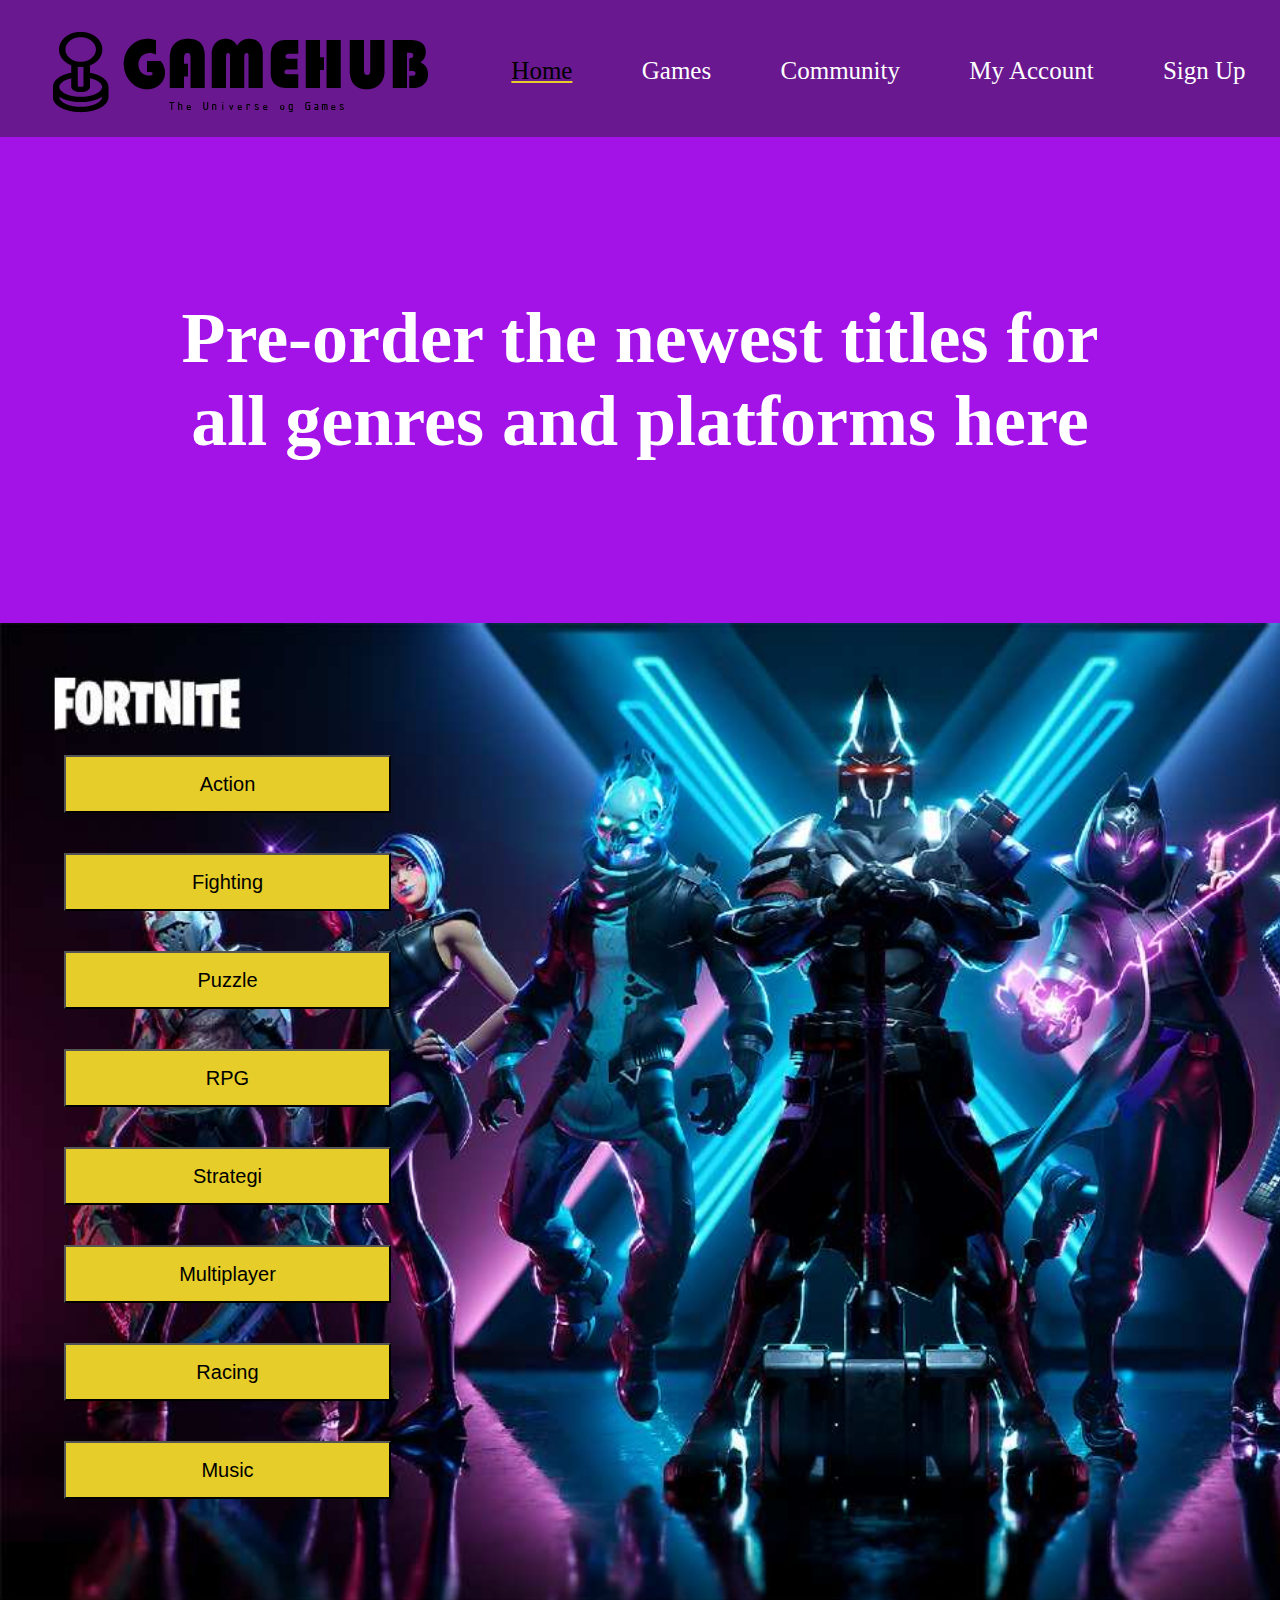
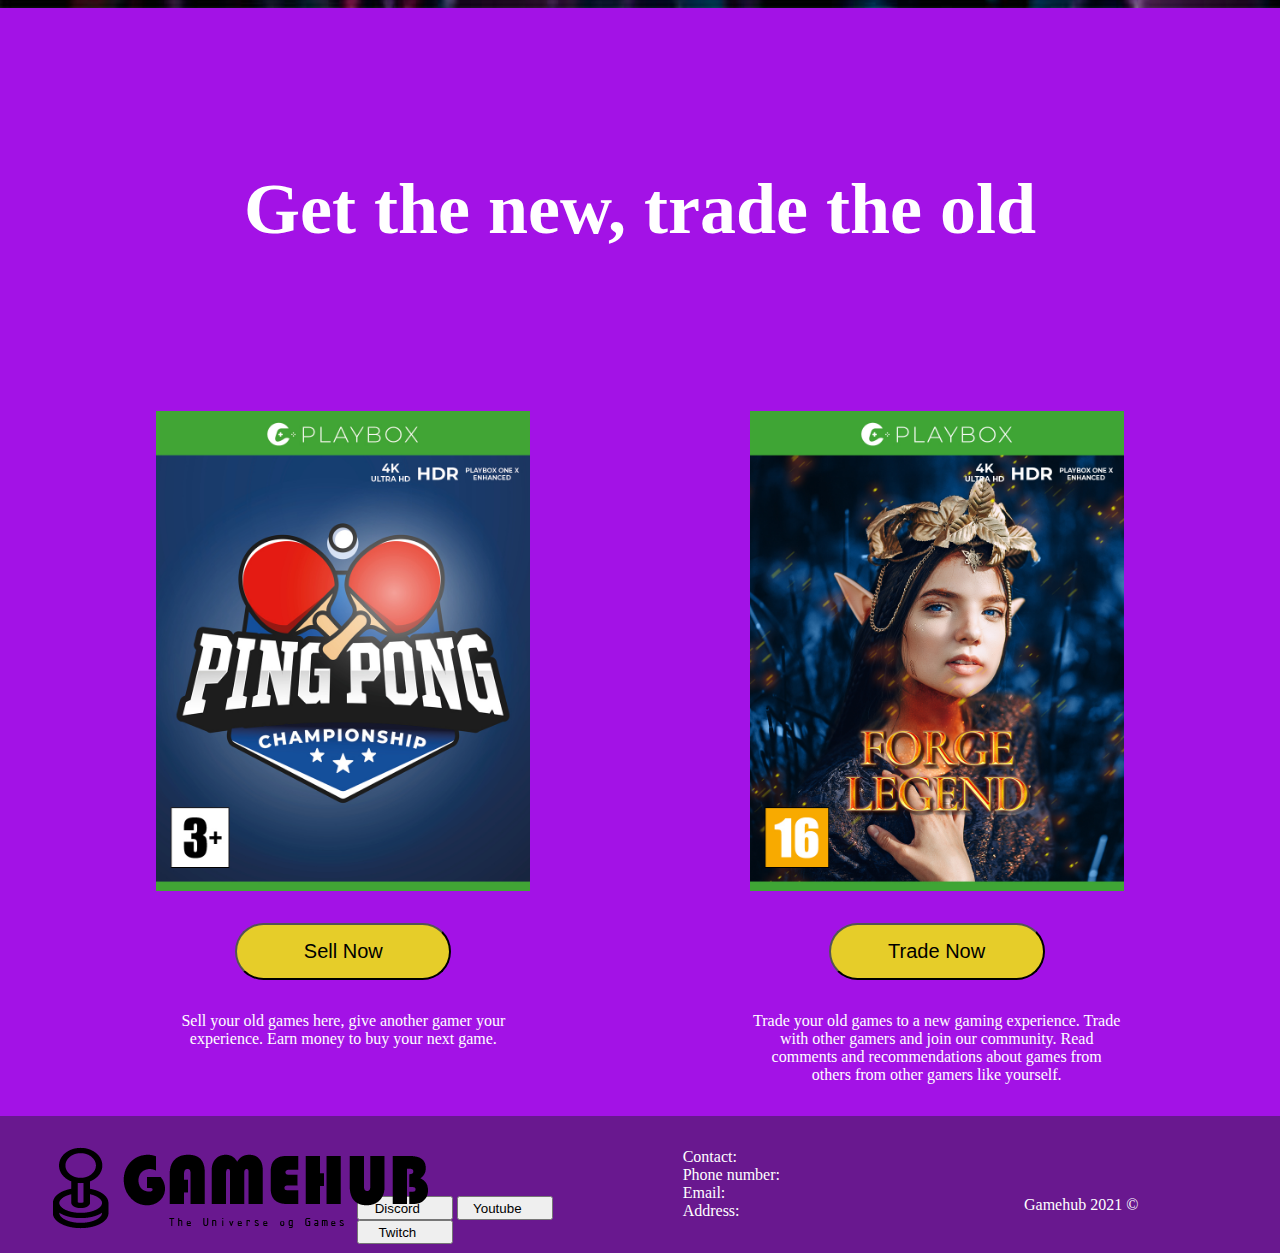
==== index.html @ a90ca1dd "test" ====
<!DOCTYPE html>
<html lang="en">
<head>
    <meta charset="UTF-8">
    <meta http-equiv="X-UA-Compatible" content="IE=edge">
    <meta name="viewport" content="width=device-width, initial-scale=1.0">
    <link rel="stylesheet" href="css/style.css">
    <link rel="stylesheet" href="https://use.fontawesome.com/releases/v5.15.4/css/all.css" integrity="sha384-DyZ88mC6Up2uqS4h/KRgHuoeGwBcD4Ng9SiP4dIRy0EXTlnuz47vAwmeGwVChigm" crossorigin="anonymous">
    <title>Gamehub</title>
</head>
<body>
    <header>
        <nav class="main-navigation">
            <a class="desktop-logo" href="index.html"><img src="img/gamehub_logo.png" alt="gamehub_logo"></a>
            <a class="mobile-logo" href="index.html"><img src="img/gamehub_logo_mobile.png" alt="gamehub_logo_mobilr"></a>
            <ul class="navigation">
                <li><a class="current" href="index.html">Home</a></li>
                <li><a href="games.html">Games</a></li>
                <li><a href="community.html">Community</a></li>
                <li><a href="my-account.html">My Account</a></li>
                <li><a href="sign-up.html">Sign Up</a></li>
            </ul>
        </nav>
    </header>
    <main>
        <section class="header">
            <h2>Pre-order the newest titles for all genres and platforms here</h2>
        </section>
        <section class="showcase">
            <div class="fortnite">
            <nav>
                <ol class="catagory">
                    <li><button class="catagory-btn">Action</button></li>
                    <li><button class="catagory-btn">Fighting</button></li>
                    <li><button class="catagory-btn">Puzzle</button></li>
                    <li><button class="catagory-btn">RPG</button></li>
                    <li><button class="catagory-btn">Strategi</button></li>
                    <li><button class="catagory-btn">Multiplayer</button></li>
                    <li><button class="catagory-btn">Racing</button></li>
                    <li><button class="catagory-btn">Music</button></li>
                </ol>
            </div>
            </nav>
        </section>
        <section class="selection">
            <button class="order-btn">Selection</button>
        </section>
        <section class="preview-box">
            <h2>Get the new, trade the old</h2>
            <div class="preview">
                <div>
                    <img src="img/GameHub_covers.jpg" alt="game-picture">   
                    <button class="order-btn">Sell Now</button>
                    <p>Sell your old games here, 
                    give another gamer your experience.
                    Earn money to buy your next game.</p>
                </div>
                <div>
                    <img src="img/GameHub_covers10.jpg" alt="game-picture">
                    <button class="order-btn">Trade Now</button>
                    <p>Trade your old games to a new gaming experience.
                    Trade with other gamers and join our community.
                    Read comments and recommendations about games from 
                    others from other gamers like yourself.</p>
                </div> 
            </div>
        </section>
    </main>
        <footer>
                <div class="social">
                    <button class="social-btn">Discord<i class="fab fa-discord"></i></button>
                    <button class="social-btn">Youtube<i class="fab fa-youtube"></i></button>
                    <button class="social-btn">Twitch<i class="fab fa-twitch"></i></button>
                </div>
                <div class="copy">
                    <p>Gamehub 2021 &copy;</p>
                </div>
                <div class="contact">
                    <p>Contact:</p>
                    <p>Phone number:</p>
                    <p>Email:</p>
                    <p>Address:</p>
                </div>
                <div>
                    <a class="desktop-logo" href="index.html"><img src="img/gamehub_logo.png" alt="gamehub_logo"></a>
                    <a class="mobile-logo" href="index.html"><img src="img/gamehub_logo_mobile.png" alt="gamehub_logo_mobile"></a>
                </div>
                <div class="mobile">
                    <ul class="nav-icons">
                        <li><i class="fas fa-bars"></i></li>
                        <li><i class="fas fa-shopping-cart"></i></li>
                        <li><i class="fas fa-search"></i></li>
                    </ul>
                </div>
                <div></div>
        </footer> 
</body>
</html>
---- css/style.css ----
* {
    box-sizing: border-box;
    margin: 0;
    padding: 0;
}

:root {
    --primarycolor: #69188f;
    --secondary: #a312e6;
    --yellow: #e6cd29;
}

/*GLOBAL*/
body {
    background-color: var(--secondary);
}

img {
    display: block;
}

h2 {
    font-size: 72px;
    text-align: center;
    color: #fff;
    margin: 10rem;
}

p {
    color: #fff;
}

.selection {
    display: none;
}

.order-btn {
    background-color: var(--yellow);
    font-size: 20px;
    border-radius: 30px;
    height: 57px;
    width: 216px;
    align-items: center;
}

.order-btn:hover {
    cursor: pointer;
}

.current {
    color: black;
    text-decoration: underline;
    text-decoration-color: var(--yellow);
}

/*HOME-PAGE*/

/*NAVIGATION*/
header {
    background-color: var(--primarycolor);
}

.mobile-logo {
    display: none;
}

.desktop-logo {
    max-width: 100%;
    height: auto;
    display: flex;
}

.main-navigation {
    display: flex;
}

.navigation {
    display: flex;
    justify-content: space-evenly;
    align-items: center;  
}

.nav-icons {
    display: none;
}

ul {
    flex-grow: 1;
    display: flex;
    list-style: none;
}

li {
    color: #fff;
    font-size: 30px;
}

a {
    font-size: 25px;
    text-align: center;
    text-decoration: none;
    padding: 10px;
    margin-left: 1em;
    color: #fff;
}

a:hover {
    text-decoration: underline;
    text-decoration-color: var(--yellow);
    color: #000;
    cursor: pointer;
}

/*SHOWCASE*/
.showcase {
    display: flex;
    position: relative;
}

.fortnite {
    background-image: url(../img/fortnite.jpg);
    background-repeat: no-repeat;
    background-size: cover;
    height: 985px;
    width: 100%;
}

.catagory {
    list-style: none;
    margin: 7rem 0 0 4rem;
}

.catagory-btn {
    background-color: var(--yellow);
    font-size: 20px;
    margin: 20px 0;
    height: 58px;
    width: 327px;
}

.catagory-btn:hover {
    cursor: pointer;
}

/*PREVIEW*/
.preview {
    display: flex;
    justify-content: space-evenly;
}

.preview > div {
    width: 500px;
}

.preview img {
    margin: auto;
    height: 30rem;
}

.preview button {
    display: block;
    margin: 2rem auto;
}

.preview p {
    text-align: center;
    margin: 2rem 4rem;
}

/*FOOTER*/
footer {
    background-color: var(--primarycolor);
    display: grid;
    justify-content: space-between;
    grid-template-columns: 20% 20% 20% 20%;
    grid-template-rows: auto;
    grid-template-areas: "logo social contact copy";
}

.logo {
    grid-area: logo;
}

.copy {
    grid-area: copy;
    margin-top: 5rem;
}

.social {
    grid-area: social;
    margin: 5rem 0 0 1rem;
}

.contact {
    grid-area: contact;
    margin-top: 2rem;
}

.social-btn {
    height: 1.5rem;
    width: 6rem;
}

.fab {
    margin-left: 1rem;
}

/*MEDIA*/
@media only screen and (max-width: 600px) {
    h2 {
        font-size: 20px;
        margin: 2rem;
    }

    .desktop-logo {
        display: none;
    }

    .showcase {
        display: none;
    }

    .selection > button {
        display: block;
        margin: 0 auto;
        align-items: center;
    }

    .navigation {
        display: none;
    }

    .preview {
        display: flex;
        flex-direction: column;
        margin: 0 auto;
    }

    .preview img {
        display: block;
        height: 20rem;
    }

    .nav-icons {
        display: flex;
        justify-content: space-around;
    }

    footer {
        display: block;
    }

    .mobile-logo {
        width: 70vw;
        display: flex;
        flex-direction: column;
        text-align: center;
        margin: 0 auto;
    }

    .contact {
        display: none;
    }

    .copy {
        display: none;
    }

    .social-btn {
        display: none;
    }
}
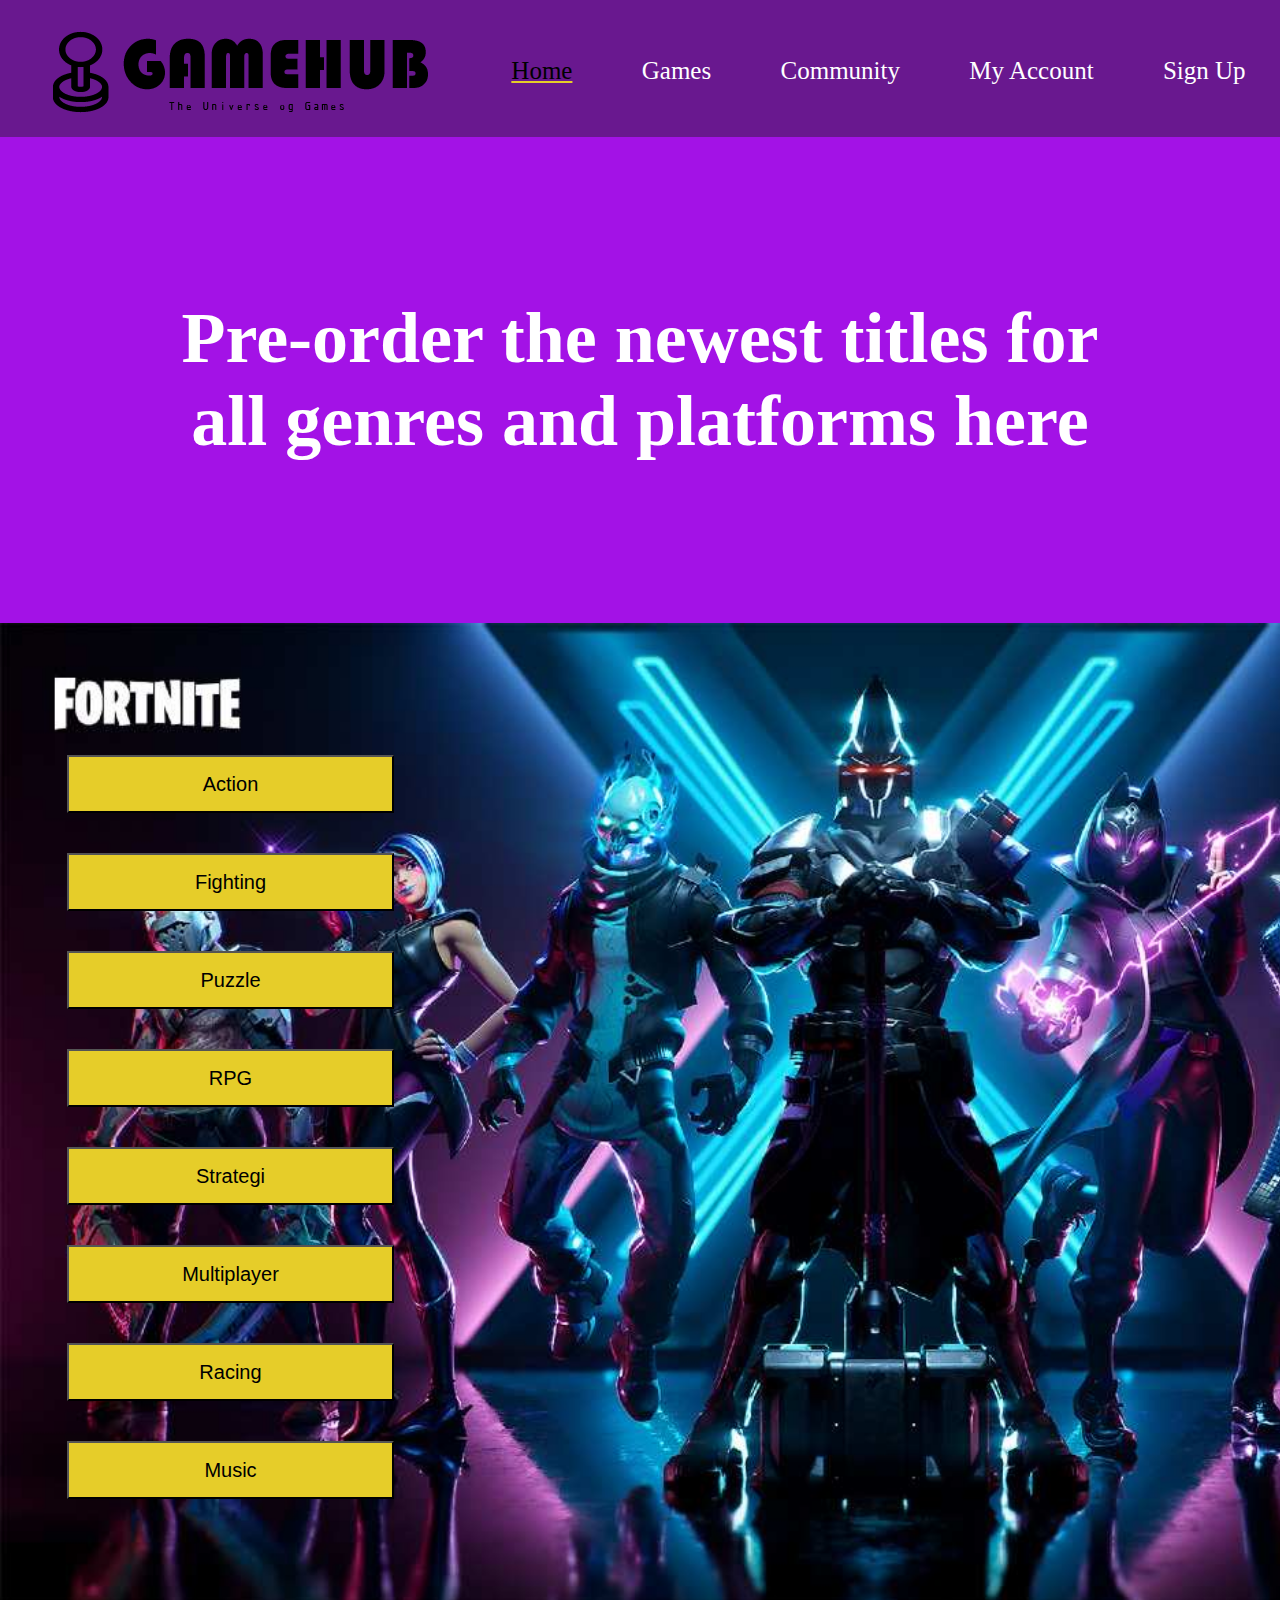
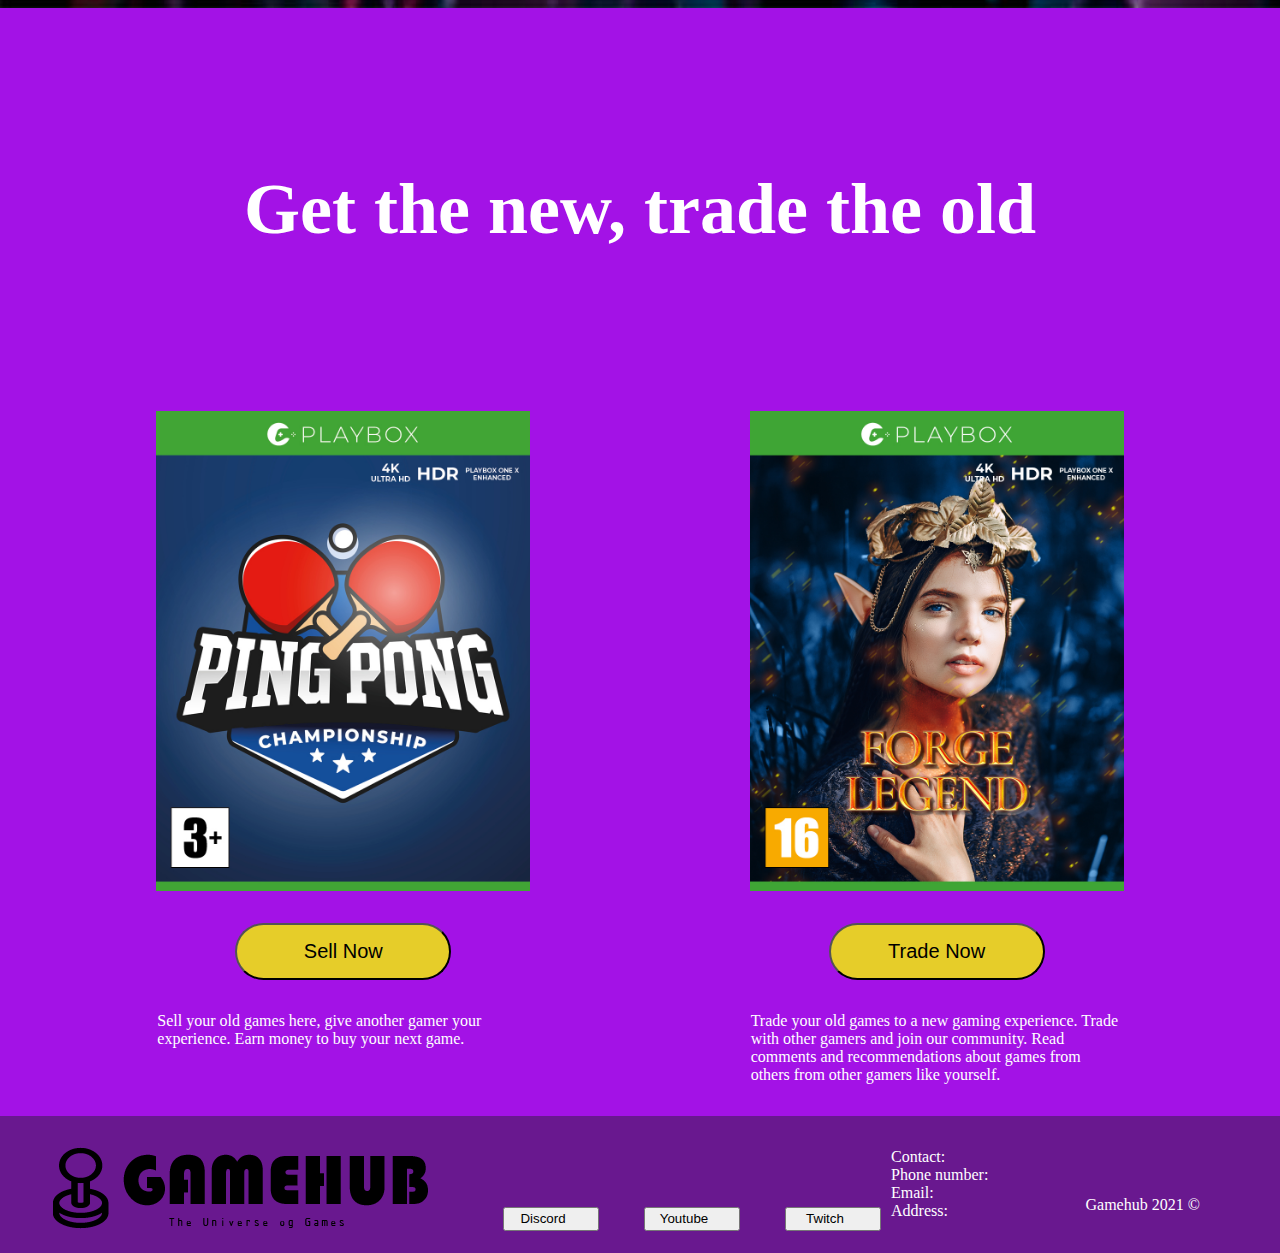
==== commit cb69e1c3: "new page" ====
--- a/index.html
+++ b/index.html
@@ -12,7 +12,7 @@
     <header>
         <nav class="main-navigation">
             <a class="desktop-logo" href="index.html"><img src="img/gamehub_logo.png" alt="gamehub_logo"></a>
-            <a class="mobile-logo" href="index.html"><img src="img/gamehub_logo_mobile.png" alt="gamehub_logo_mobilr"></a>
+            <a class="mobile-logo" href="index.html"><img src="img/gamehub_logo_mobile.png" alt="gamehub_logo_mobile"></a>
             <ul class="navigation">
                 <li><a class="current" href="index.html">Home</a></li>
                 <li><a href="games.html">Games</a></li>
@@ -30,14 +30,14 @@
             <div class="fortnite">
             <nav>
                 <ol class="catagory">
-                    <li><button class="catagory-btn">Action</button></li>
-                    <li><button class="catagory-btn">Fighting</button></li>
-                    <li><button class="catagory-btn">Puzzle</button></li>
-                    <li><button class="catagory-btn">RPG</button></li>
-                    <li><button class="catagory-btn">Strategi</button></li>
-                    <li><button class="catagory-btn">Multiplayer</button></li>
-                    <li><button class="catagory-btn">Racing</button></li>
-                    <li><button class="catagory-btn">Music</button></li>
+                    <li><a href="#"><button class="catagory-btn">Action</button></a></li>
+                    <li><a href="#"><button class="catagory-btn">Fighting</button></a></li>
+                    <li><a href="#"><button class="catagory-btn">Puzzle</button></a></li>
+                    <li><a href="#"><button class="catagory-btn">RPG</button></a></li>
+                    <li><a href="#"><button class="catagory-btn">Strategi</button></a></li>
+                    <li><a href="#"><button class="catagory-btn">Multiplayer</button></a></li>
+                    <li><a href="#"><button class="catagory-btn">Racing</button></a></li>
+                    <li><a href="#"><button class="catagory-btn">Music</button></a></li>
                 </ol>
             </div>
             </nav>
@@ -68,9 +68,11 @@
     </main>
         <footer>
                 <div class="social">
-                    <button class="social-btn">Discord<i class="fab fa-discord"></i></button>
-                    <button class="social-btn">Youtube<i class="fab fa-youtube"></i></button>
-                    <button class="social-btn">Twitch<i class="fab fa-twitch"></i></button>
+                    <ul>
+                        <li><a href="#"><button class="social-btn">Discord<i class="fab fa-discord"></i></button></a></li>
+                        <li><a href="#"><button class="social-btn">Youtube<i class="fab fa-youtube"></i></button></a></li>
+                        <li><a href="#"><button class="social-btn">Twitch<i class="fab fa-twitch"></i></button></a></li>
+                    </ul>
                 </div>
                 <div class="copy">
                     <p>Gamehub 2021 &copy;</p>
@@ -92,7 +94,6 @@
                         <li><i class="fas fa-search"></i></li>
                     </ul>
                 </div>
-                <div></div>
         </footer> 
 </body>
 </html>--- a/css/style.css
+++ b/css/style.css
@@ -68,6 +68,7 @@
     max-width: 100%;
     height: auto;
     display: flex;
+    flex-wrap: wrap;
 }
 
 .main-navigation {
@@ -76,6 +77,7 @@
 
 .navigation {
     display: flex;
+    flex-wrap: wrap;
     justify-content: space-evenly;
     align-items: center;  
 }
@@ -127,7 +129,7 @@
 
 .catagory {
     list-style: none;
-    margin: 7rem 0 0 4rem;
+    margin: 7rem 0 0 2rem;
 }
 
 .catagory-btn {
@@ -149,12 +151,12 @@
 }
 
 .preview > div {
-    width: 500px;
+    max-width: 500px;
 }
 
 .preview img {
     margin: auto;
-    height: 30rem;
+    max-height: 30rem;
 }
 
 .preview button {
@@ -163,8 +165,79 @@
 }
 
 .preview p {
-    text-align: center;
+    text-align: left;
     margin: 2rem 4rem;
+}
+
+/*GAMES-PAGE*/
+.selected-game {
+    display: flex;
+    justify-content: space-evenly;
+    margin: 10vh;
+}
+
+.selected-game-picture > img {
+    height: 70vh;
+    width: auto;
+}
+
+.game-info {
+    width: 45%;
+    margin-top: 0;
+}
+
+.game-info >h2 {
+    text-align: left;
+    margin: 0 0 5vh 0;
+}
+
+.stock {
+    display: flex;
+    margin: 5vh;
+}
+
+.stock > ul {
+    margin-left: 15vw;
+}
+
+.back-btn {
+    background-color: var(--yellow);
+    height: 30px;
+    width: 150px;
+    border: none;
+    border-radius: 20px 0 0 20px;
+}
+
+.checkout-btn {
+    background-color: #34e629;
+    height: 30px;
+    width: 150px;
+    border: none;
+    border-radius: 0 20px 20px 0;
+}
+
+.game-selection > img {
+    width: auto;
+    height: 30vh;
+    margin: 20px;
+}
+
+.new-games {
+    display: flex;
+    justify-content: space-between;
+    flex-wrap: wrap;
+}
+
+.recommended-games {
+    display: flex;
+    justify-content: space-between;
+    flex-wrap: wrap;
+}
+.trade-games {
+    display: flex;
+    justify-content: space-between;
+    flex-wrap: wrap;
+    margin-bottom: 100px;
 }
 
 /*FOOTER*/
@@ -172,7 +245,7 @@
     background-color: var(--primarycolor);
     display: grid;
     justify-content: space-between;
-    grid-template-columns: 20% 20% 20% 20%;
+    grid-template-columns: 1fr 1fr 1fr 1fr;
     grid-template-rows: auto;
     grid-template-areas: "logo social contact copy";
 }
@@ -191,14 +264,18 @@
     margin: 5rem 0 0 1rem;
 }
 
+.social-btn {
+    height: 1.5rem;
+    width: 6rem;
+}
+
+.social-btn:hover {
+    cursor: pointer;
+}
+
 .contact {
     grid-area: contact;
     margin-top: 2rem;
-}
-
-.social-btn {
-    height: 1.5rem;
-    width: 6rem;
 }
 
 .fab {
@@ -220,6 +297,10 @@
         display: none;
     }
 
+    .selection {
+        display: block;
+    }
+
     .selection > button {
         display: block;
         margin: 0 auto;
@@ -237,21 +318,32 @@
     }
 
     .preview img {
-        display: block;
-        height: 20rem;
+        height: 15rem;
     }
 
     .nav-icons {
         display: flex;
         justify-content: space-around;
     }
-
+    /*GAME-PAGE*/
+    .selected-game {
+        display: block;
+    }
+
+    .game-info {
+        display: block;
+    }
+
+    .stock {
+        display: block;
+    }
+
+    /*FOOTER*/
     footer {
         display: block;
     }
 
     .mobile-logo {
-        width: 70vw;
         display: flex;
         flex-direction: column;
         text-align: center;
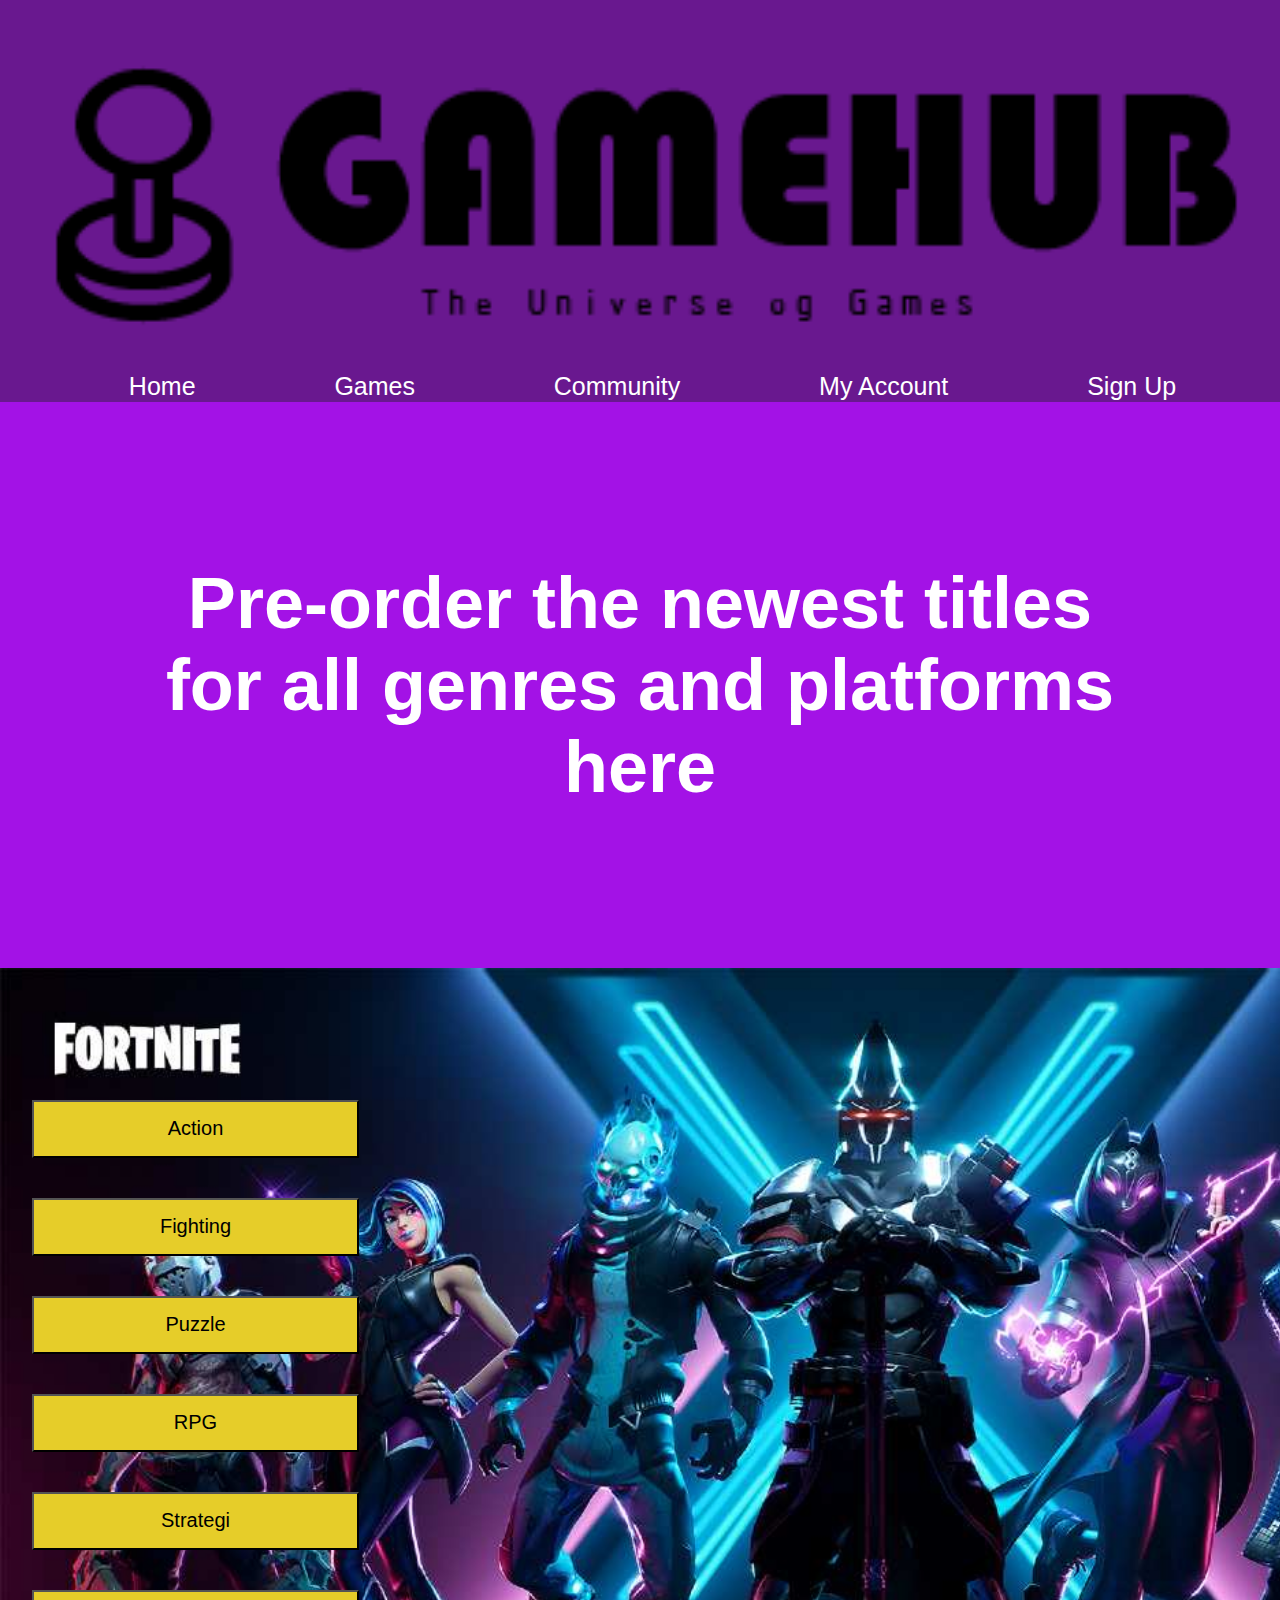
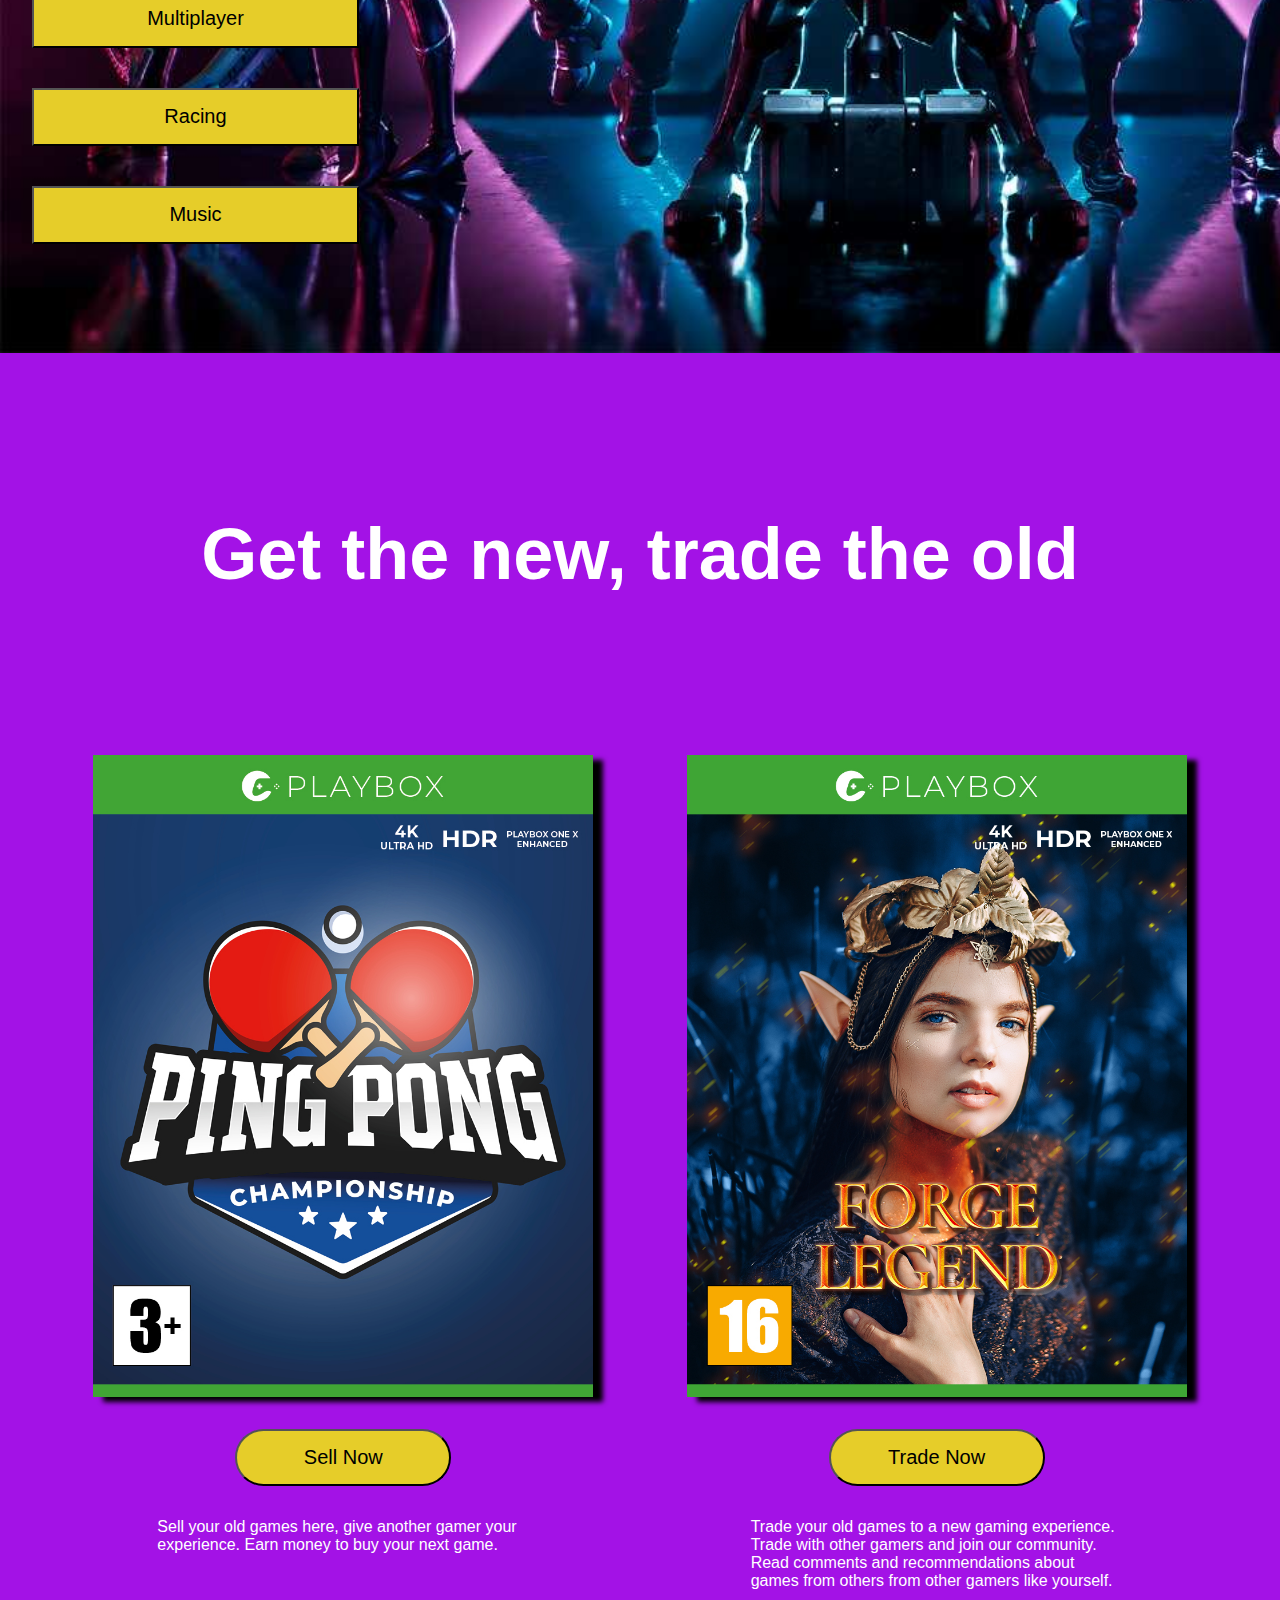
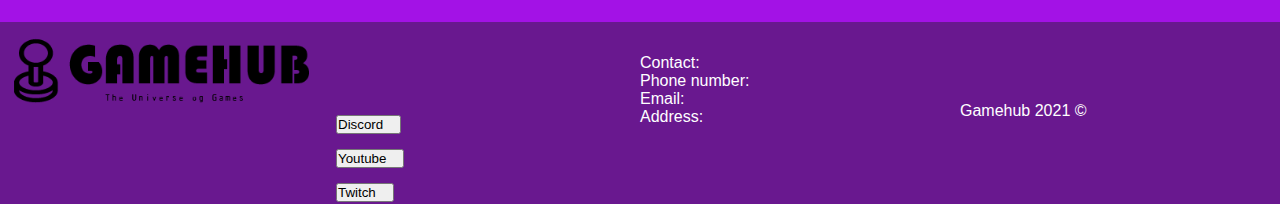
==== commit 11f52c10: "responsive" ====
--- a/index.html
+++ b/index.html
@@ -11,14 +11,13 @@
 <body>
     <header>
         <nav class="main-navigation">
-            <a class="desktop-logo" href="index.html"><img src="img/gamehub_logo.png" alt="gamehub_logo"></a>
-            <a class="mobile-logo" href="index.html"><img src="img/gamehub_logo_mobile.png" alt="gamehub_logo_mobile"></a>
+            <a href="index.html"><img class="desktop-logo" src="img/gamehub_logo.png" alt="gamehub_logo"></a>
             <ul class="navigation">
-                <li><a class="current" href="index.html">Home</a></li>
-                <li><a href="games.html">Games</a></li>
-                <li><a href="community.html">Community</a></li>
-                <li><a href="my-account.html">My Account</a></li>
-                <li><a href="sign-up.html">Sign Up</a></li>
+                <li><a class="current nav" href="index.html">Home</a></li>
+                <li><a class="nav" href="games.html">Games</a></li>
+                <li><a class="nav" href="community.html">Community</a></li>
+                <li><a class="nav" href="my-account.html">My Account</a></li>
+                <li><a class="nav" href="sign-up.html">Sign Up</a></li>
             </ul>
         </nav>
     </header>
@@ -30,14 +29,14 @@
             <div class="fortnite">
             <nav>
                 <ol class="catagory">
-                    <li><a href="#"><button class="catagory-btn">Action</button></a></li>
-                    <li><a href="#"><button class="catagory-btn">Fighting</button></a></li>
-                    <li><a href="#"><button class="catagory-btn">Puzzle</button></a></li>
-                    <li><a href="#"><button class="catagory-btn">RPG</button></a></li>
-                    <li><a href="#"><button class="catagory-btn">Strategi</button></a></li>
-                    <li><a href="#"><button class="catagory-btn">Multiplayer</button></a></li>
-                    <li><a href="#"><button class="catagory-btn">Racing</button></a></li>
-                    <li><a href="#"><button class="catagory-btn">Music</button></a></li>
+                    <li><a href="games.html"><button class="catagory-btn">Action</button></a></li>
+                    <li><a href="games.html"><button class="catagory-btn">Fighting</button></a></li>
+                    <li><a href="games.html"><button class="catagory-btn">Puzzle</button></a></li>
+                    <li><a href="games.html"><button class="catagory-btn">RPG</button></a></li>
+                    <li><a href="games.html"><button class="catagory-btn">Strategi</button></a></li>
+                    <li><a href="games.html"><button class="catagory-btn">Multiplayer</button></a></li>
+                    <li><a href="games.html"><button class="catagory-btn">Racing</button></a></li>
+                    <li><a href="games.html"><button class="catagory-btn">Music</button></a></li>
                 </ol>
             </div>
             </nav>
@@ -50,14 +49,14 @@
             <div class="preview">
                 <div>
                     <img src="img/GameHub_covers.jpg" alt="game-picture">   
-                    <button class="order-btn">Sell Now</button>
+                    <a href="my-account.html"><button class="order-btn">Sell Now</button></a>
                     <p>Sell your old games here, 
                     give another gamer your experience.
                     Earn money to buy your next game.</p>
                 </div>
                 <div>
                     <img src="img/GameHub_covers10.jpg" alt="game-picture">
-                    <button class="order-btn">Trade Now</button>
+                    <a href="my-account.html"><button class="order-btn">Trade Now</button></a>
                     <p>Trade your old games to a new gaming experience.
                     Trade with other gamers and join our community.
                     Read comments and recommendations about games from 
@@ -69,9 +68,9 @@
         <footer>
                 <div class="social">
                     <ul>
-                        <li><a href="#"><button class="social-btn">Discord<i class="fab fa-discord"></i></button></a></li>
-                        <li><a href="#"><button class="social-btn">Youtube<i class="fab fa-youtube"></i></button></a></li>
-                        <li><a href="#"><button class="social-btn">Twitch<i class="fab fa-twitch"></i></button></a></li>
+                        <li><a href="https://www.discord.com"><button class="social-btn">Discord<i class="fab fa-discord"></i></button></a></li>
+                        <li><a href="https://www.youtube.com"><button class="social-btn">Youtube<i class="fab fa-youtube"></i></button></a></li>
+                        <li><a href="https://www.twitch.com"><button class="social-btn">Twitch<i class="fab fa-twitch"></i></button></a></li>
                     </ul>
                 </div>
                 <div class="copy">
@@ -83,15 +82,14 @@
                     <p>Email:</p>
                     <p>Address:</p>
                 </div>
-                <div>
-                    <a class="desktop-logo" href="index.html"><img src="img/gamehub_logo.png" alt="gamehub_logo"></a>
-                    <a class="mobile-logo" href="index.html"><img src="img/gamehub_logo_mobile.png" alt="gamehub_logo_mobile"></a>
+                <div class="logo-holder">
+                    <a href="index.html"><img class="desktop-logo" src="img/gamehub_logo.png" alt="gamehub_logo"></a>
                 </div>
                 <div class="mobile">
                     <ul class="nav-icons">
-                        <li><i class="fas fa-bars"></i></li>
-                        <li><i class="fas fa-shopping-cart"></i></li>
-                        <li><i class="fas fa-search"></i></li>
+                        <li><a href="#"><i class="fas fa-bars"></i></a></li>
+                        <li><a href="my-account-two.html"><i class="fas fa-shopping-cart"></a></i></li>
+                        <li><a href="#"><i class="fas fa-search"></i></a></li>
                     </ul>
                 </div>
         </footer> 
--- a/css/style.css
+++ b/css/style.css
@@ -13,21 +13,38 @@
 /*GLOBAL*/
 body {
     background-color: var(--secondary);
+    font-family: Arial, Helvetica, sans-serif;
 }
 
 img {
     display: block;
-}
-
-h2 {
+    box-shadow: 10px 5px 5px black;
+}
+
+h2,h3{
     font-size: 72px;
     text-align: center;
     color: #fff;
     margin: 10rem;
 }
 
+h3 {
+    font-size: 40px;
+    margin: 10px auto;
+}
+
 p {
     color: #fff;
+}
+
+a {
+    text-decoration: none;
+}
+
+.current {
+    color: black;
+    text-decoration: underline;
+    text-decoration-color: var(--yellow);
 }
 
 .selection {
@@ -40,17 +57,69 @@
     border-radius: 30px;
     height: 57px;
     width: 216px;
-    align-items: center;
 }
 
 .order-btn:hover {
     cursor: pointer;
-}
-
-.current {
-    color: black;
-    text-decoration: underline;
-    text-decoration-color: var(--yellow);
+    border: none;
+    font-size: 25px;
+    background-color: yellow;
+    transition: ease 0.3s;
+}
+
+.buy-now-btn {
+    background-color: var(--yellow);
+    height: 30px;
+    width: 100px;
+    border-radius: 20px;
+}
+
+.buy-now-btn:hover {
+    font-size: 20px;
+    transition: ease 0.3s;
+    background-color: yellow;
+    border: none;
+}
+
+form {
+    max-width: 500px;
+    margin: 2vh auto;
+    text-align: center;
+}
+
+form ul {
+    display: flex;
+    flex-direction: column;
+    text-align: center;
+    border: 2px solid var(--yellow);
+    border-radius: 20px;
+}
+
+form .order-btn {
+    margin: 2vh auto;
+}
+
+input {
+    width: 75%;
+    height: 30px;
+    margin-bottom: 1vh;
+}
+
+label {
+    display: block;
+}
+
+.desktop-logo {
+    width: 100%;
+    box-shadow: none;  
+}
+
+.fa-check {
+    color: #34e629;
+}
+
+.fa-times {
+    color: #ff0000;
 }
 
 /*HOME-PAGE*/
@@ -60,21 +129,6 @@
     background-color: var(--primarycolor);
 }
 
-.mobile-logo {
-    display: none;
-}
-
-.desktop-logo {
-    max-width: 100%;
-    height: auto;
-    display: flex;
-    flex-wrap: wrap;
-}
-
-.main-navigation {
-    display: flex;
-}
-
 .navigation {
     display: flex;
     flex-wrap: wrap;
@@ -87,8 +141,6 @@
 }
 
 ul {
-    flex-grow: 1;
-    display: flex;
     list-style: none;
 }
 
@@ -97,7 +149,7 @@
     font-size: 30px;
 }
 
-a {
+.nav {
     font-size: 25px;
     text-align: center;
     text-decoration: none;
@@ -106,9 +158,10 @@
     color: #fff;
 }
 
-a:hover {
+.nav:hover {
     text-decoration: underline;
     text-decoration-color: var(--yellow);
+    transition: 0.3s ease;
     color: #000;
     cursor: pointer;
 }
@@ -141,6 +194,9 @@
 }
 
 .catagory-btn:hover {
+    font-size: 30px;
+    transition: 0.3s ease;
+    background-color: yellow;
     cursor: pointer;
 }
 
@@ -148,15 +204,17 @@
 .preview {
     display: flex;
     justify-content: space-evenly;
+
 }
 
 .preview > div {
+    flex: 1;
     max-width: 500px;
+    flex-shrink: 1;
 }
 
 .preview img {
-    margin: auto;
-    max-height: 30rem;
+    width:100%;
 }
 
 .preview button {
@@ -173,25 +231,33 @@
 .selected-game {
     display: flex;
     justify-content: space-evenly;
-    margin: 10vh;
+    margin: 10vh auto;
+}
+
+.selected-game-picture {
+    max-width: 500px;
 }
 
 .selected-game-picture > img {
-    height: 70vh;
-    width: auto;
+    width: 100%;
 }
 
 .game-info {
-    width: 45%;
-    margin-top: 0;
-}
-
-.game-info >h2 {
+    max-width: 500px;
+    justify-content: space-between;
+}
+
+.game-info p {
+    width: 100%;
+}
+
+.game-info > h2 {
     text-align: left;
     margin: 0 0 5vh 0;
 }
 
 .stock {
+    max-width: 500px;
     display: flex;
     margin: 5vh;
 }
@@ -204,6 +270,7 @@
     background-color: var(--yellow);
     height: 30px;
     width: 150px;
+    font-size: 12px;
     border: none;
     border-radius: 20px 0 0 20px;
 }
@@ -212,8 +279,23 @@
     background-color: #34e629;
     height: 30px;
     width: 150px;
+    font-size: 12px;
     border: none;
     border-radius: 0 20px 20px 0;
+}
+
+.back-btn:hover {
+    cursor: pointer;
+    font-size: 20px;
+    background-color: yellow;
+    transition: ease 0.3s;
+}
+
+.checkout-btn:hover {
+    cursor: pointer;
+    font-size: 20px;
+    background-color: greenyellow;
+    transition: ease 0.3s;
 }
 
 .game-selection > img {
@@ -222,6 +304,11 @@
     margin: 20px;
 }
 
+.price {
+    display: flex;
+    justify-content: space-evenly;
+}
+
 .new-games {
     display: flex;
     justify-content: space-between;
@@ -232,30 +319,103 @@
     display: flex;
     justify-content: space-between;
     flex-wrap: wrap;
+    margin: 10vh;
 }
 .trade-games {
     display: flex;
     justify-content: space-between;
     flex-wrap: wrap;
     margin-bottom: 100px;
+}
+
+/*COMMUNITY-PAGE*/
+.rate-game {
+    display: flex;
+    flex-direction: column;
+    align-items: center;
+}
+
+.rate-game img {
+    height: auto;
+    width: 40vw;
+    margin-bottom: 10vh;
+}
+
+.rate {
+    display: flex;
+}
+
+#comment-area {
+    display: block;
+    align-items: center;
+    margin: 10vh auto;
+    height: 20vh;
+    width: 50vw;
+    resize: none;
+}
+
+/*MY-ACCOUNT-PAGE*/
+.upload {
+    margin: 1vh;
+    border: none;
+}
+
+/*MY-ACCOUNT-PAGE-TWO*/
+.summary {
+    display: flex;
+    justify-content: space-evenly;
+}
+
+.buy-game {
+    max-width: 500px;
+}
+
+.buy-game > img {
+    width: 100%;
+}
+
+.game-info-summary {
+    width: 50%;
+}
+
+.add-price {
+    display: flex;
+    text-align: right;
+    margin: 20px;
+    font-size: 20px;
+}
+
+.price-name {
+    margin: 10px;
+}
+
+.price-number {
+    margin: 10px;
+}
+
+.check-stock {
+    display: flex;
+    flex: wrap;
+    justify-content: space-between;
+    max-width: 300px;
+    margin: 5vh auto;
 }
 
 /*FOOTER*/
 footer {
     background-color: var(--primarycolor);
     display: grid;
-    justify-content: space-between;
     grid-template-columns: 1fr 1fr 1fr 1fr;
-    grid-template-rows: auto;
-    grid-template-areas: "logo social contact copy";
-}
-
-.logo {
+    grid-template-areas: "logo social contact copy3";
+}
+
+.logo-holder {
     grid-area: logo;
+
 }
 
 .copy {
-    grid-area: copy;
+    grid-area: copy3;
     margin-top: 5rem;
 }
 
@@ -264,20 +424,21 @@
     margin: 5rem 0 0 1rem;
 }
 
-.social-btn {
-    height: 1.5rem;
-    width: 6rem;
-}
-
-.social-btn:hover {
-    cursor: pointer;
-}
-
 .contact {
     grid-area: contact;
     margin-top: 2rem;
 }
 
+.social-btn {
+    max-height: 1.5rem;
+    flex-wrap: wrap;
+}
+
+.social-btn:hover {
+    font-size: 12px;
+    cursor: pointer;
+}
+
 .fab {
     margin-left: 1rem;
 }
@@ -285,12 +446,8 @@
 /*MEDIA*/
 @media only screen and (max-width: 600px) {
     h2 {
-        font-size: 20px;
+        font-size: 40px;
         margin: 2rem;
-    }
-
-    .desktop-logo {
-        display: none;
     }
 
     .showcase {
@@ -312,29 +469,68 @@
     }
 
     .preview {
-        display: flex;
-        flex-direction: column;
+        display: block;
+    }
+
+    .preview img {
+        width: 75%;
+        justify-content: space-evenly;
         margin: 0 auto;
-    }
-
-    .preview img {
-        height: 15rem;
     }
 
     .nav-icons {
         display: flex;
         justify-content: space-around;
+        background-color: #000;
+    }
+
+    .nav-icons i{
+        color: #fff;
     }
     /*GAME-PAGE*/
     .selected-game {
-        display: block;
-    }
-
-    .game-info {
-        display: block;
+        display: flex;
+        flex-direction: column;
+        margin : 10vh auto;
+    }
+
+    .selected-game-picture {
+        margin: auto;
+    }
+
+    .selected-game-picture {
+        margin: auto;
+    }
+
+    .recommended-games {
+        margin: 0;
+    }
+
+    .game-selection {
+        display: flex;
+        flex-direction: column;
+        justify-content: space-between;
+        margin: auto;
+    }
+
+    .game-info-summary {
+        display: block;
+        margin: 0 auto;
     }
 
     .stock {
+        display: block;
+        margin-left: 0;
+    }
+
+    /*SIGN-UP PAGE*/
+    .sign-up {
+        width: 75%;
+        margin: 0 auto;
+    }
+
+    /*MY-ACCOUNT-PAGE-TWO*/
+    .summary {
         display: block;
     }
 
@@ -343,11 +539,12 @@
         display: block;
     }
 
-    .mobile-logo {
-        display: flex;
-        flex-direction: column;
+    .main-navigation {
+        max-width: 600px;
+    }
+
+    .desktop-logo {
         text-align: center;
-        margin: 0 auto;
     }
 
     .contact {
@@ -358,6 +555,10 @@
         display: none;
     }
 
+    .social {
+        display: none;
+    }
+
     .social-btn {
         display: none;
     }
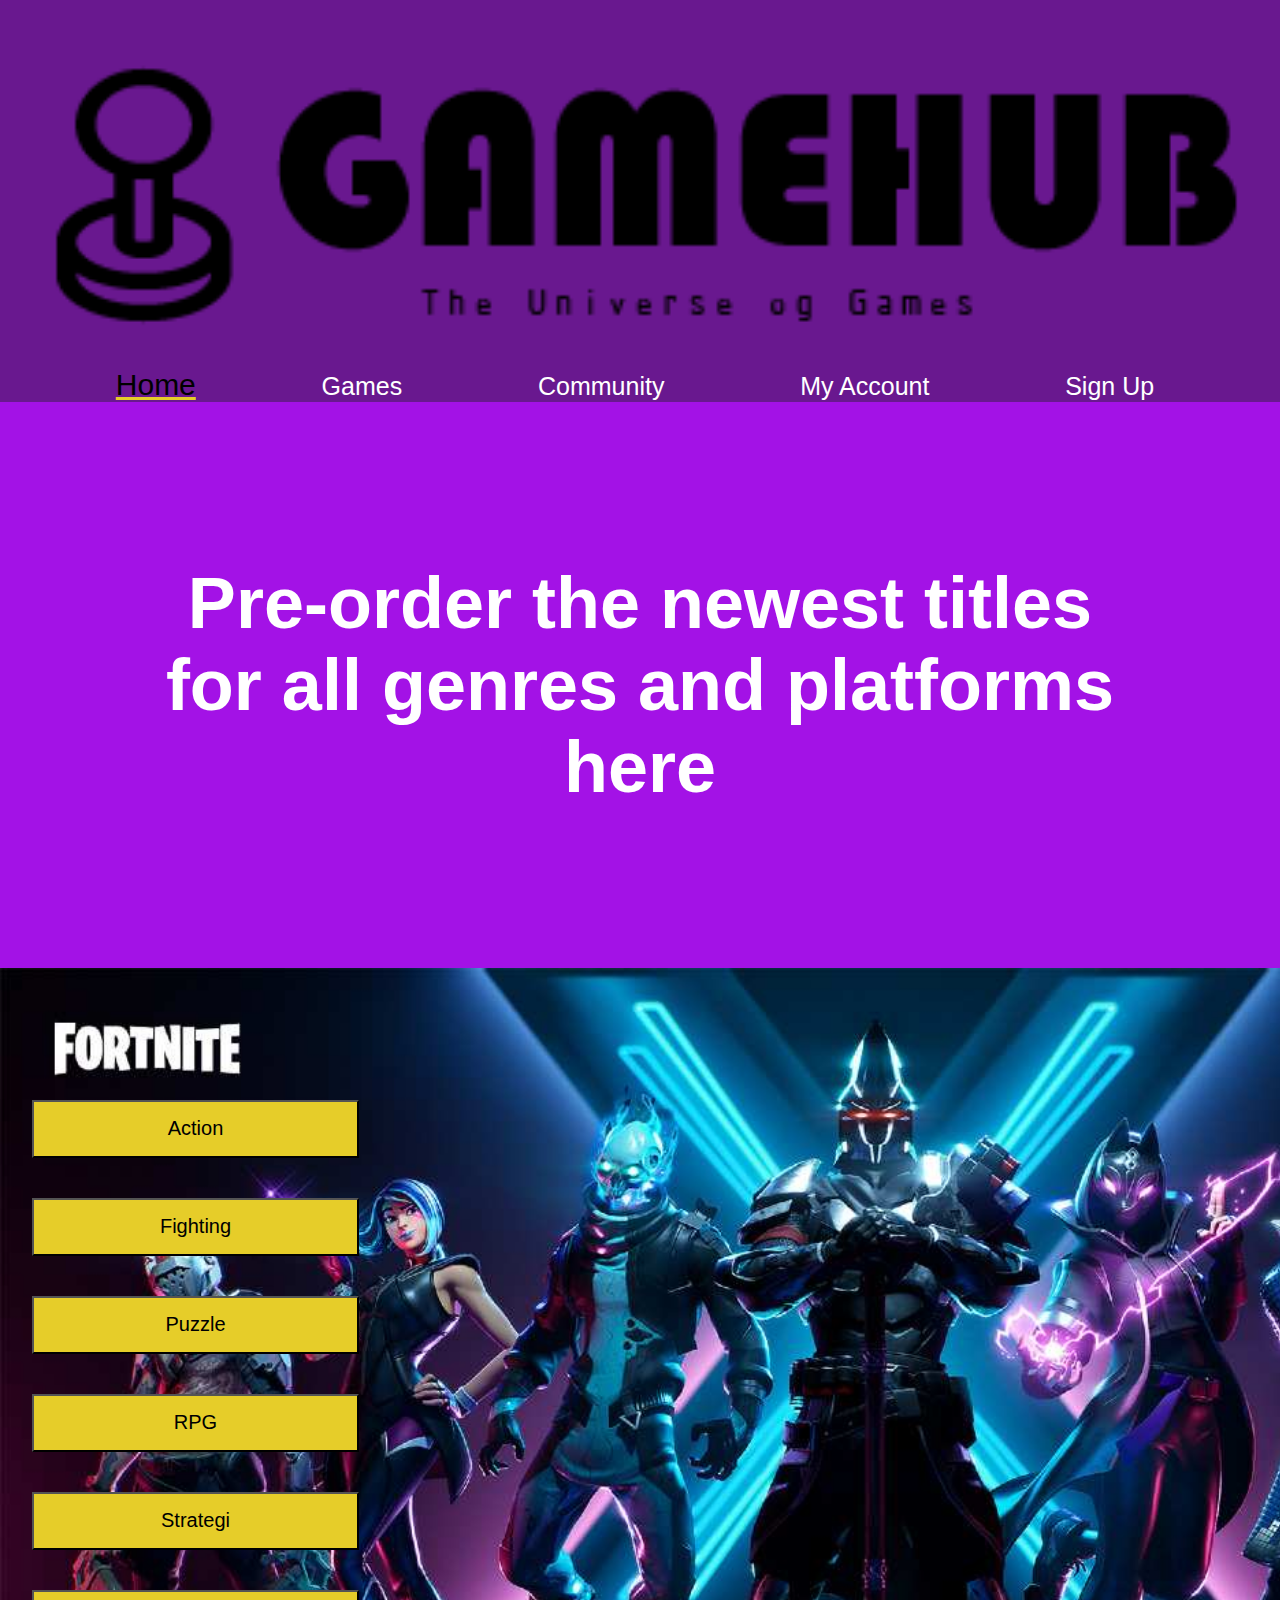
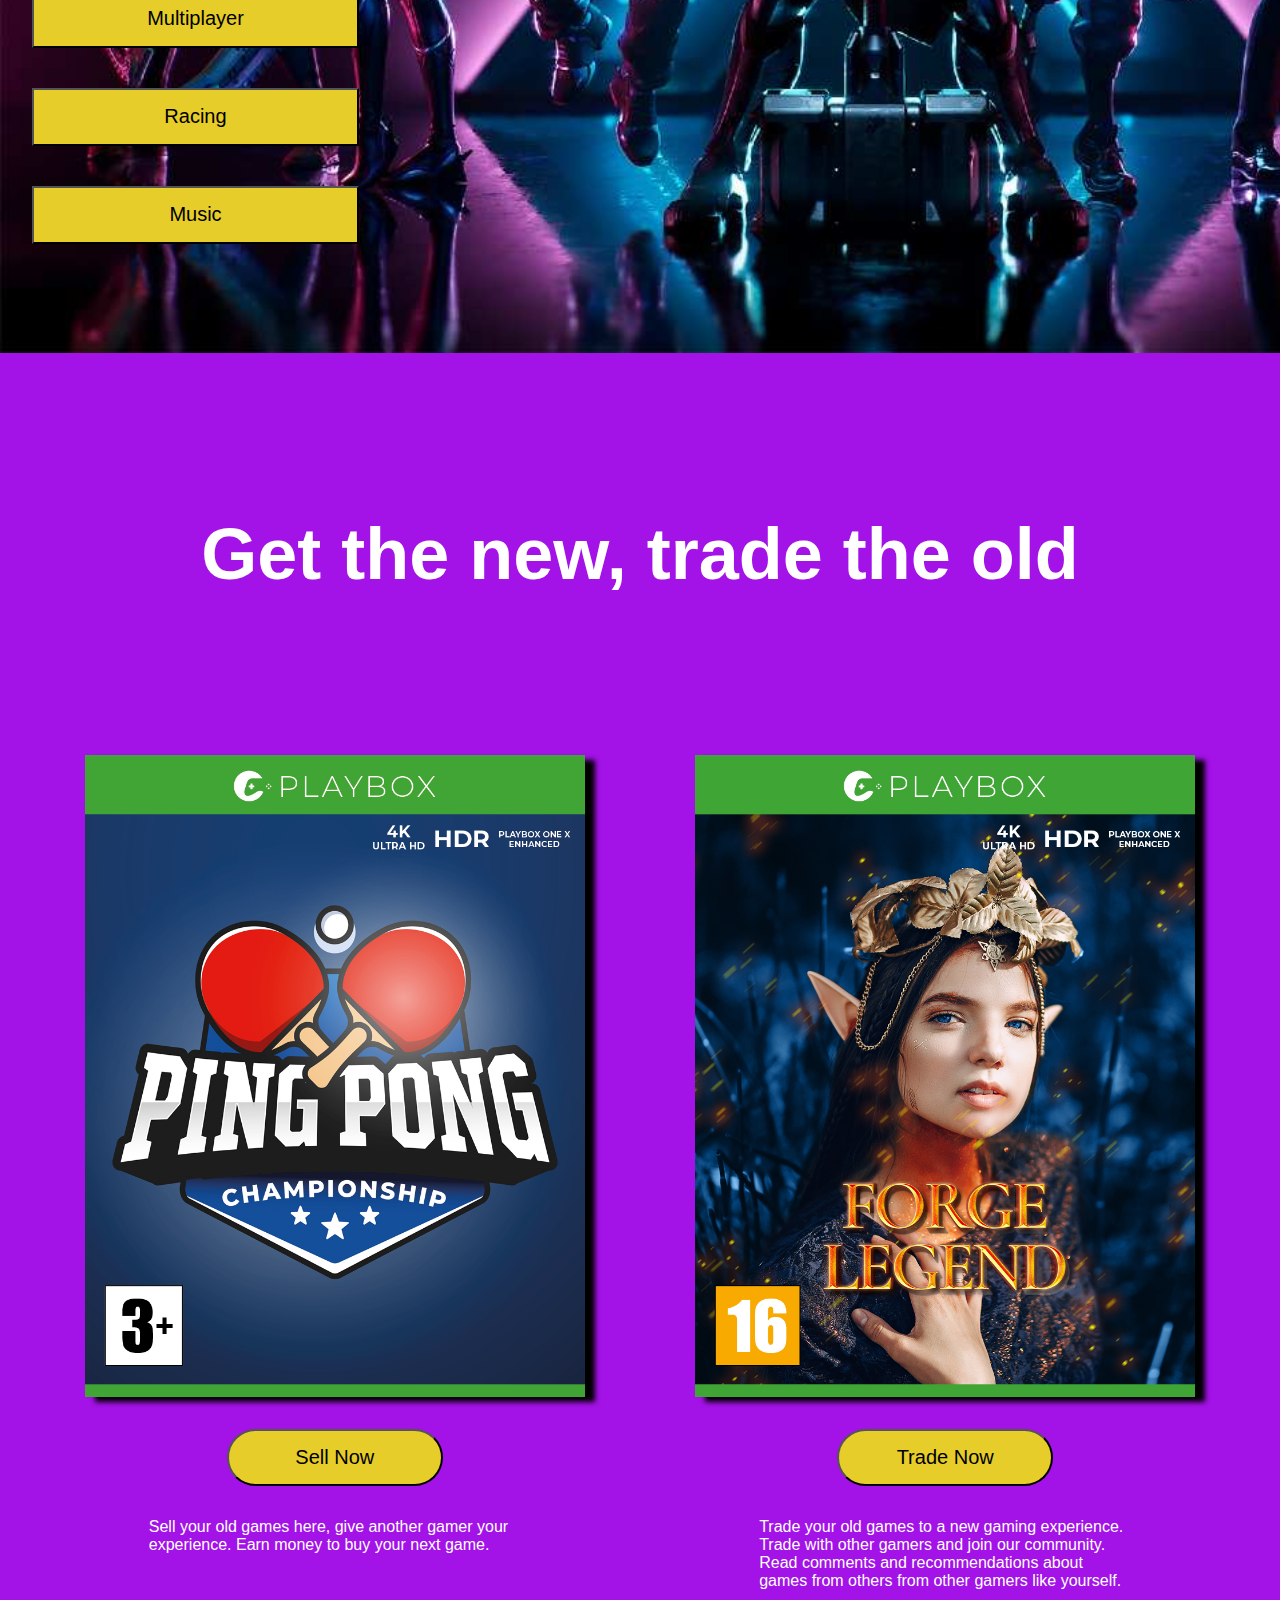
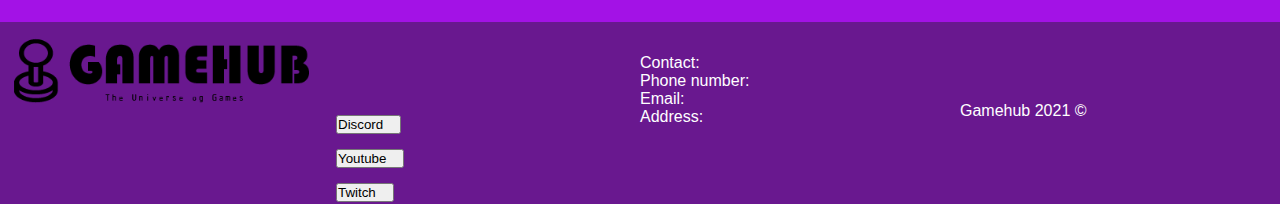
==== commit 74ecc964: "update" ====
--- a/index.html
+++ b/index.html
@@ -13,7 +13,7 @@
         <nav class="main-navigation">
             <a href="index.html"><img class="desktop-logo" src="img/gamehub_logo.png" alt="gamehub_logo"></a>
             <ul class="navigation">
-                <li><a class="current nav" href="index.html">Home</a></li>
+                <li><a class="current" href="index.html">Home</a></li>
                 <li><a class="nav" href="games.html">Games</a></li>
                 <li><a class="nav" href="community.html">Community</a></li>
                 <li><a class="nav" href="my-account.html">My Account</a></li>
--- a/css/style.css
+++ b/css/style.css
@@ -114,6 +114,11 @@
     box-shadow: none;  
 }
 
+.fas {
+    color: #fff;
+    margin: 0 10px;
+}
+
 .fa-check {
     color: #34e629;
 }
@@ -151,10 +156,7 @@
 
 .nav {
     font-size: 25px;
-    text-align: center;
-    text-decoration: none;
     padding: 10px;
-    margin-left: 1em;
     color: #fff;
 }
 
@@ -204,13 +206,13 @@
 .preview {
     display: flex;
     justify-content: space-evenly;
-
 }
 
 .preview > div {
     flex: 1;
     max-width: 500px;
     flex-shrink: 1;
+    margin: 0 2vw;
 }
 
 .preview img {
@@ -245,10 +247,8 @@
 .game-info {
     max-width: 500px;
     justify-content: space-between;
-}
-
-.game-info p {
-    width: 100%;
+    flex-wrap: wrap;
+    margin: 0 2vw;
 }
 
 .game-info > h2 {
@@ -264,6 +264,10 @@
 
 .stock > ul {
     margin-left: 15vw;
+}
+
+.rate-icons {
+    display: flex;
 }
 
 .back-btn {
@@ -319,7 +323,6 @@
     display: flex;
     justify-content: space-between;
     flex-wrap: wrap;
-    margin: 10vh;
 }
 .trade-games {
     display: flex;
@@ -375,7 +378,7 @@
 }
 
 .game-info-summary {
-    width: 50%;
+    max-width: 500px;
 }
 
 .add-price {
@@ -491,11 +494,7 @@
     .selected-game {
         display: flex;
         flex-direction: column;
-        margin : 10vh auto;
-    }
-
-    .selected-game-picture {
-        margin: auto;
+        margin : 10vh 5vw;
     }
 
     .selected-game-picture {
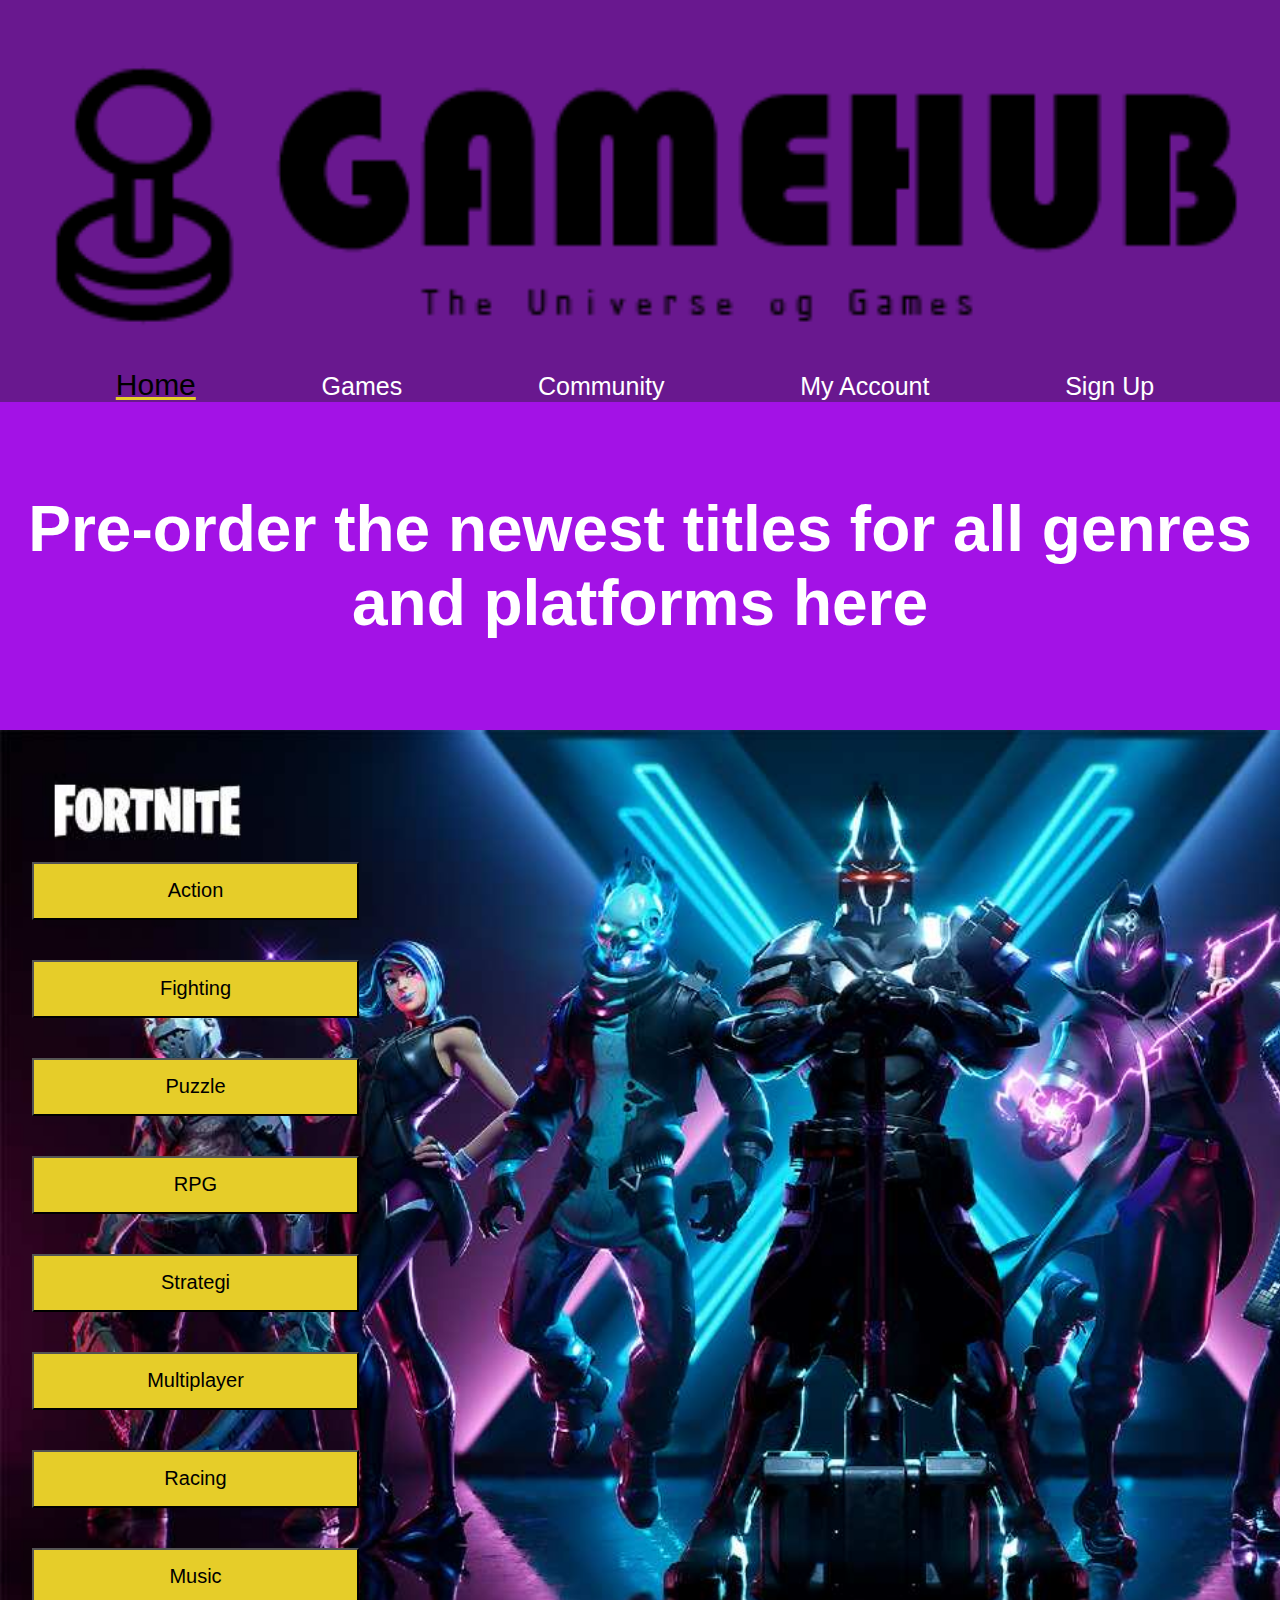
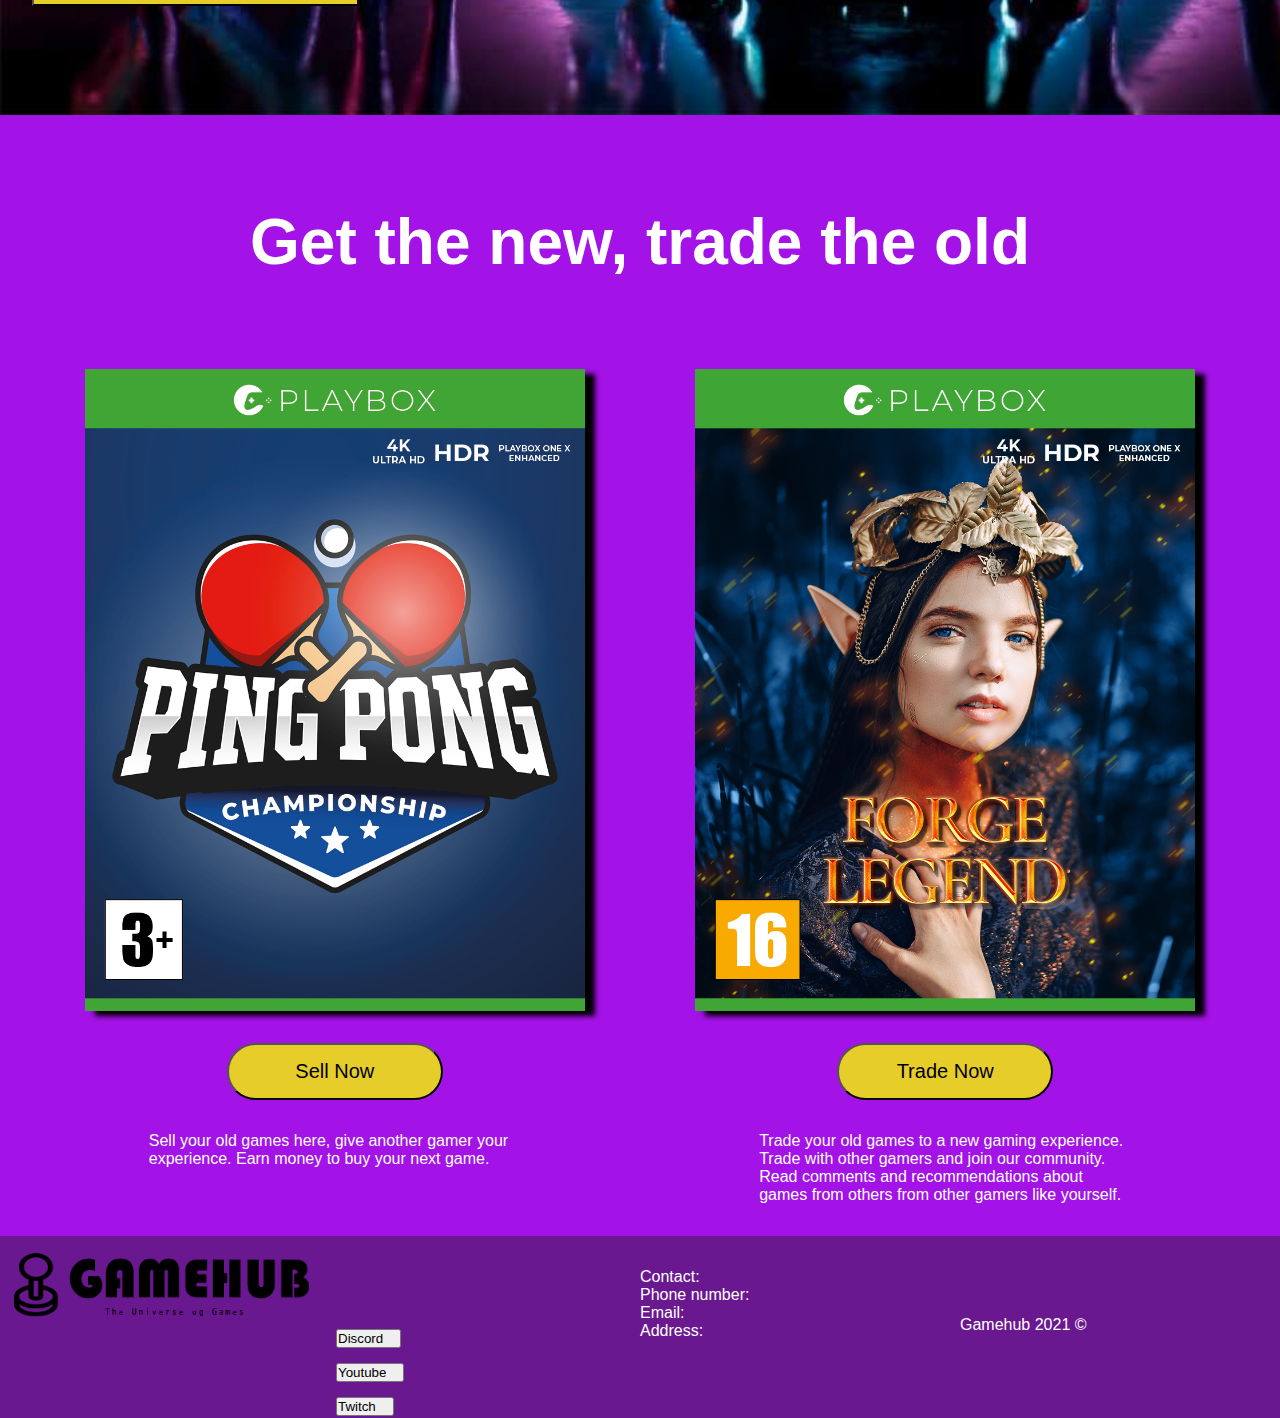
==== commit 7e9e4a90: "new meta tag other responsive updates" ====
--- a/index.html
+++ b/index.html
@@ -4,9 +4,10 @@
     <meta charset="UTF-8">
     <meta http-equiv="X-UA-Compatible" content="IE=edge">
     <meta name="viewport" content="width=device-width, initial-scale=1.0">
+    <meta name="description" content="Gamehub home page">
     <link rel="stylesheet" href="css/style.css">
     <link rel="stylesheet" href="https://use.fontawesome.com/releases/v5.15.4/css/all.css" integrity="sha384-DyZ88mC6Up2uqS4h/KRgHuoeGwBcD4Ng9SiP4dIRy0EXTlnuz47vAwmeGwVChigm" crossorigin="anonymous">
-    <title>Gamehub</title>
+    <title>Gamehub|Home</title>
 </head>
 <body>
     <header>
--- a/css/style.css
+++ b/css/style.css
@@ -14,6 +14,7 @@
 body {
     background-color: var(--secondary);
     font-family: Arial, Helvetica, sans-serif;
+    /* overflow-x: hidden; */
 }
 
 img {
@@ -21,11 +22,12 @@
     box-shadow: 10px 5px 5px black;
 }
 
-h2,h3{
-    font-size: 72px;
+h2,
+h3 {
+    font-size: 64px;
     text-align: center;
     color: #fff;
-    margin: 10rem;
+    margin: 10vh auto;
 }
 
 h3 {
@@ -111,7 +113,7 @@
 
 .desktop-logo {
     width: 100%;
-    box-shadow: none;  
+    box-shadow: none;
 }
 
 .fas {
@@ -134,11 +136,15 @@
     background-color: var(--primarycolor);
 }
 
+.header  {
+    margin: 50px auto;
+}
+
 .navigation {
     display: flex;
     flex-wrap: wrap;
     justify-content: space-evenly;
-    align-items: center;  
+    align-items: center;
 }
 
 .nav-icons {
@@ -216,7 +222,7 @@
 }
 
 .preview img {
-    width:100%;
+    width: 100%;
 }
 
 .preview button {
@@ -233,11 +239,13 @@
 .selected-game {
     display: flex;
     justify-content: space-evenly;
-    margin: 10vh auto;
+    margin: 10vh 5vw;
+    /* max-width: 1500px; */
 }
 
 .selected-game-picture {
     max-width: 500px;
+    flex: 1;
 }
 
 .selected-game-picture > img {
@@ -245,10 +253,12 @@
 }
 
 .game-info {
+    display: flex;
+    flex-direction: column;
     max-width: 500px;
     justify-content: space-between;
-    flex-wrap: wrap;
     margin: 0 2vw;
+    flex: 1;
 }
 
 .game-info > h2 {
@@ -271,9 +281,10 @@
 }
 
 .back-btn {
+    display: block;
     background-color: var(--yellow);
     height: 30px;
-    width: 150px;
+    max-width: 150px;
     font-size: 12px;
     border: none;
     border-radius: 20px 0 0 20px;
@@ -282,7 +293,7 @@
 .checkout-btn {
     background-color: #34e629;
     height: 30px;
-    width: 150px;
+    max-width: 150px;
     font-size: 12px;
     border: none;
     border-radius: 0 20px 20px 0;
@@ -357,6 +368,11 @@
     resize: none;
 }
 
+.community-button {
+    margin: 20px auto;
+    text-align: center;
+}
+
 /*MY-ACCOUNT-PAGE*/
 .upload {
     margin: 1vh;
@@ -366,11 +382,14 @@
 /*MY-ACCOUNT-PAGE-TWO*/
 .summary {
     display: flex;
-    justify-content: space-evenly;
+    justify-content: space-evenly; 
 }
 
 .buy-game {
-    max-width: 500px;
+    display: flex;
+    flex-direction: column;
+    max-width: 500px;
+    margin-right: 3vw;
 }
 
 .buy-game > img {
@@ -414,7 +433,6 @@
 
 .logo-holder {
     grid-area: logo;
-
 }
 
 .copy {
@@ -450,7 +468,6 @@
 @media only screen and (max-width: 600px) {
     h2 {
         font-size: 40px;
-        margin: 2rem;
     }
 
     .showcase {
@@ -487,14 +504,14 @@
         background-color: #000;
     }
 
-    .nav-icons i{
+    .nav-icons i {
         color: #fff;
     }
     /*GAME-PAGE*/
     .selected-game {
         display: flex;
         flex-direction: column;
-        margin : 10vh 5vw;
+        margin: 10vh 5vw;
     }
 
     .selected-game-picture {
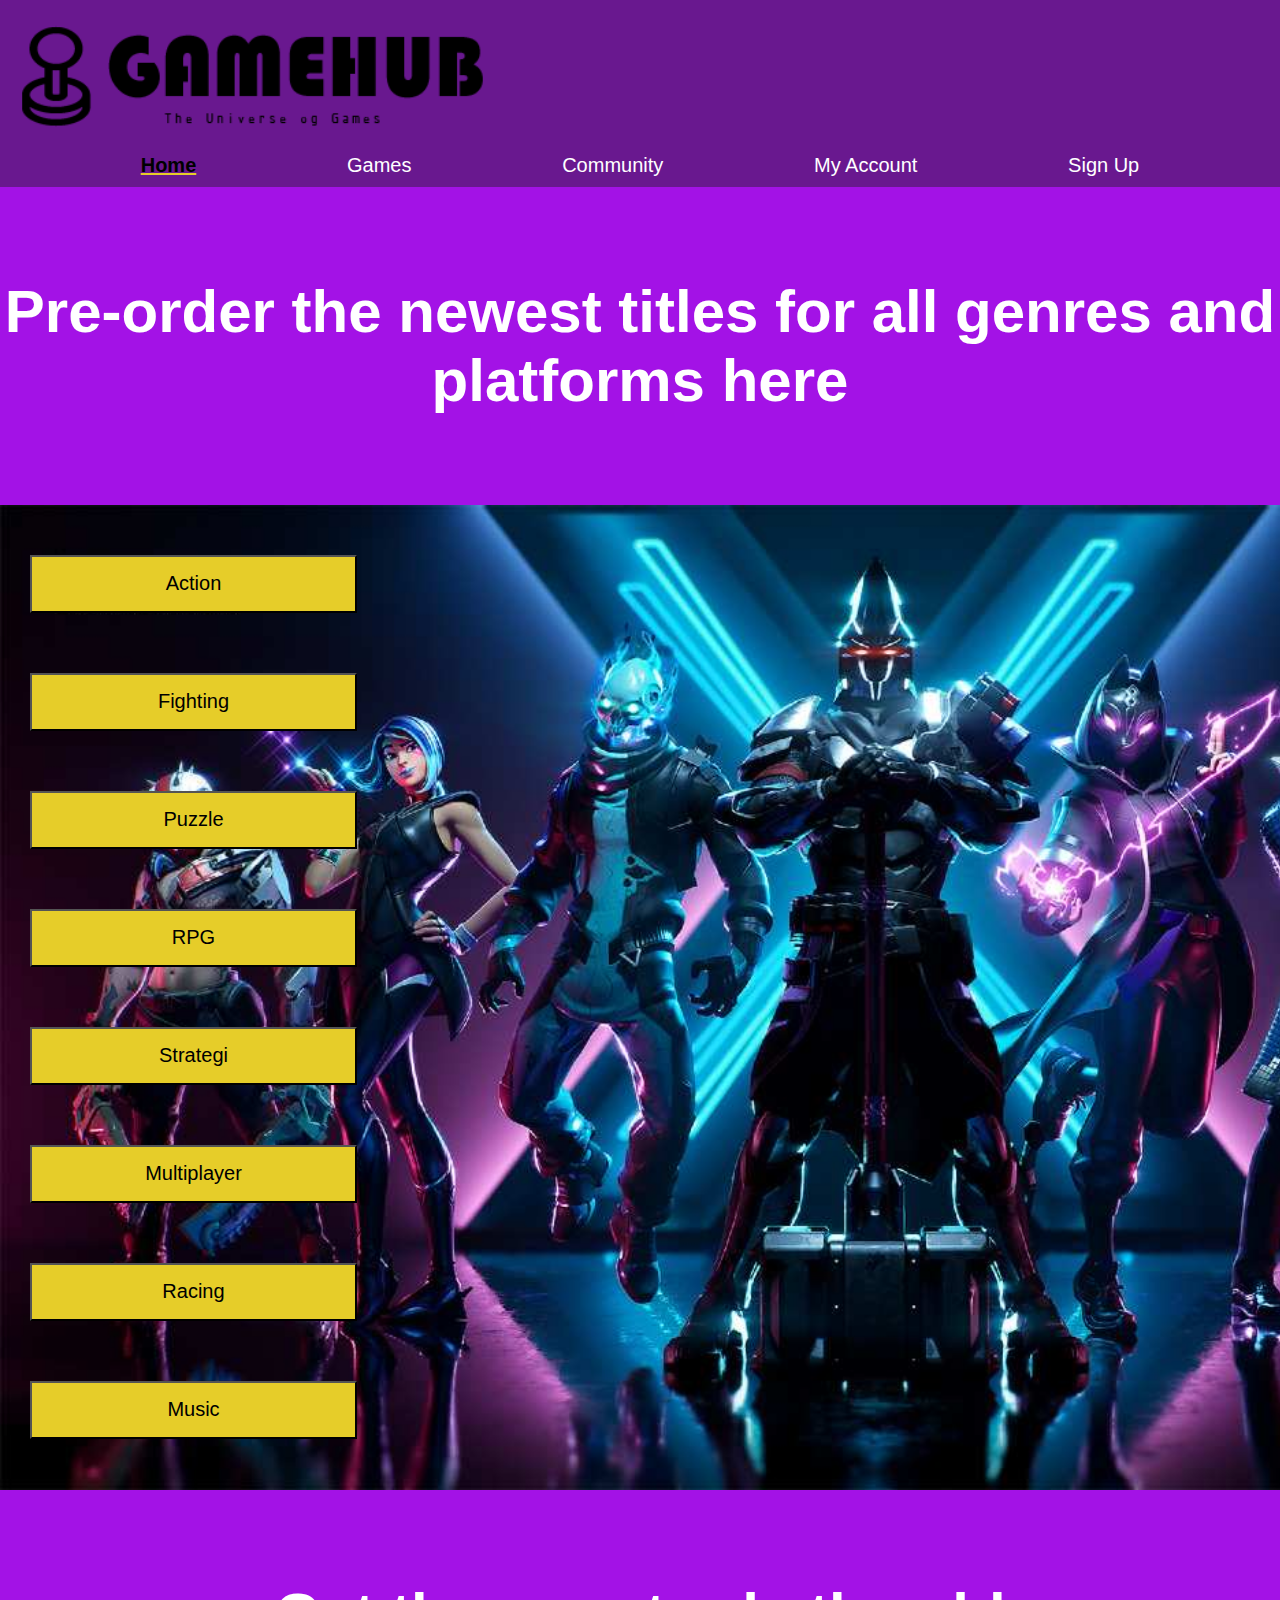
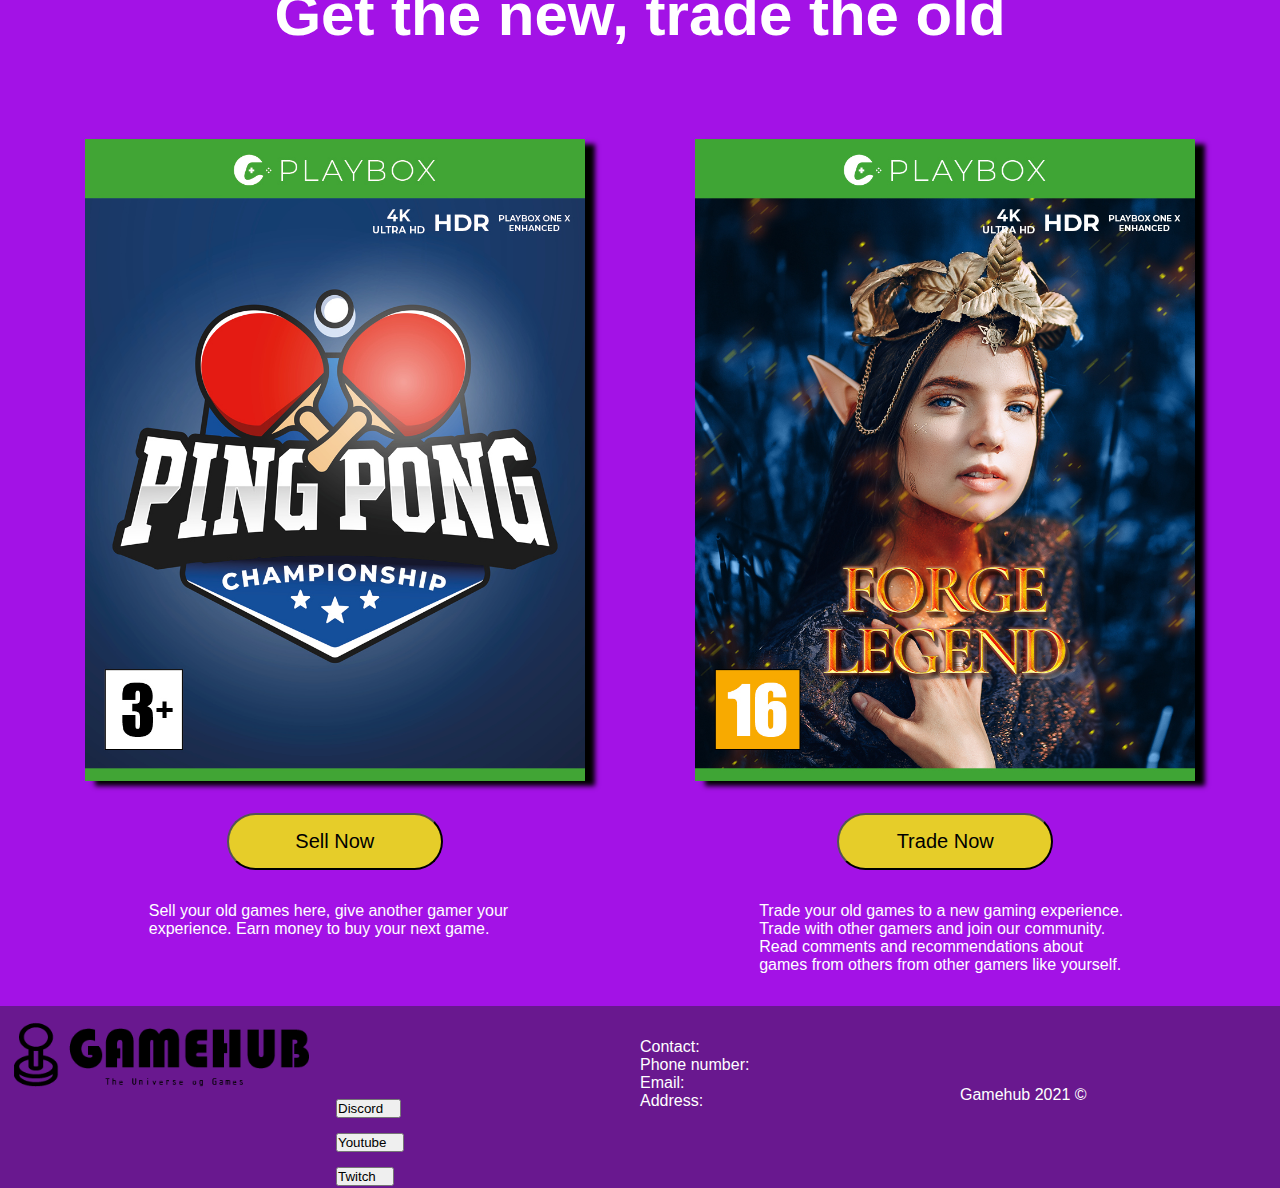
==== commit 4d2109b8: "new header" ====
--- a/index.html
+++ b/index.html
@@ -11,8 +11,12 @@
 </head>
 <body>
     <header>
-        <nav class="main-navigation">
+        <div class="logo">
             <a href="index.html"><img class="desktop-logo" src="img/gamehub_logo.png" alt="gamehub_logo"></a>
+        </div>
+        <label class="hamburger-label" for="hamburger-menu"><i class="fas fa-hamburger"></i></label>
+        <input id="hamburger-menu" type="checkbox">
+        <nav>
             <ul class="navigation">
                 <li><a class="current" href="index.html">Home</a></li>
                 <li><a class="nav" href="games.html">Games</a></li>
@@ -28,19 +32,19 @@
         </section>
         <section class="showcase">
             <div class="fortnite">
-            <nav>
-                <ol class="catagory">
-                    <li><a href="games.html"><button class="catagory-btn">Action</button></a></li>
-                    <li><a href="games.html"><button class="catagory-btn">Fighting</button></a></li>
-                    <li><a href="games.html"><button class="catagory-btn">Puzzle</button></a></li>
-                    <li><a href="games.html"><button class="catagory-btn">RPG</button></a></li>
-                    <li><a href="games.html"><button class="catagory-btn">Strategi</button></a></li>
-                    <li><a href="games.html"><button class="catagory-btn">Multiplayer</button></a></li>
-                    <li><a href="games.html"><button class="catagory-btn">Racing</button></a></li>
-                    <li><a href="games.html"><button class="catagory-btn">Music</button></a></li>
-                </ol>
+                <nav>
+                    <ol class="catagory">
+                        <li><a href="games.html"><button class="catagory-btn">Action</button></a></li>
+                        <li><a href="games.html"><button class="catagory-btn">Fighting</button></a></li>
+                        <li><a href="games.html"><button class="catagory-btn">Puzzle</button></a></li>
+                        <li><a href="games.html"><button class="catagory-btn">RPG</button></a></li>
+                        <li><a href="games.html"><button class="catagory-btn">Strategi</button></a></li>
+                        <li><a href="games.html"><button class="catagory-btn">Multiplayer</button></a></li>
+                        <li><a href="games.html"><button class="catagory-btn">Racing</button></a></li>
+                        <li><a href="games.html"><button class="catagory-btn">Music</button></a></li>
+                    </ol>
+                </nav>
             </div>
-            </nav>
         </section>
         <section class="selection">
             <button class="order-btn">Selection</button>
@@ -86,13 +90,6 @@
                 <div class="logo-holder">
                     <a href="index.html"><img class="desktop-logo" src="img/gamehub_logo.png" alt="gamehub_logo"></a>
                 </div>
-                <div class="mobile">
-                    <ul class="nav-icons">
-                        <li><a href="#"><i class="fas fa-bars"></i></a></li>
-                        <li><a href="my-account-two.html"><i class="fas fa-shopping-cart"></a></i></li>
-                        <li><a href="#"><i class="fas fa-search"></i></a></li>
-                    </ul>
-                </div>
         </footer> 
 </body>
 </html>--- a/css/style.css
+++ b/css/style.css
@@ -24,7 +24,7 @@
 
 h2,
 h3 {
-    font-size: 64px;
+    font-size: 60px;
     text-align: center;
     color: #fff;
     margin: 10vh auto;
@@ -41,6 +41,15 @@
 
 a {
     text-decoration: none;
+}
+
+ul {
+    list-style: none;
+}
+
+li {
+    color: #fff;
+    font-size: 30px;
 }
 
 .current {
@@ -66,7 +75,7 @@
     border: none;
     font-size: 25px;
     background-color: yellow;
-    transition: ease 0.3s;
+    transition: ease 300ms;
 }
 
 .buy-now-btn {
@@ -78,7 +87,7 @@
 
 .buy-now-btn:hover {
     font-size: 20px;
-    transition: ease 0.3s;
+    transition: ease 300ms;
     background-color: yellow;
     border: none;
 }
@@ -111,6 +120,10 @@
     display: block;
 }
 
+.logo {
+    max-width: 500px;
+}
+
 .desktop-logo {
     width: 100%;
     box-shadow: none;
@@ -133,45 +146,46 @@
 
 /*NAVIGATION*/
 header {
-    background-color: var(--primarycolor);
-}
-
-.header  {
-    margin: 50px auto;
+    background: var(--primarycolor);
+    width: 100%;
+
+}
+
+#hamburger-menu { 
+    display: none;
+}
+
+.hamburger-label {
+    display: none;
+}
+
+nav li {
+    display: block;
+}
+
+nav a {
+    display: inline-block;
+    text-decoration: none;
+    color: #fff;
+    font-size: 20px;
+    padding: 10px;
+    display: block;
 }
 
 .navigation {
     display: flex;
-    flex-wrap: wrap;
     justify-content: space-evenly;
-    align-items: center;
-}
-
-.nav-icons {
-    display: none;
-}
-
-ul {
-    list-style: none;
-}
-
-li {
-    color: #fff;
-    font-size: 30px;
-}
-
-.nav {
-    font-size: 25px;
-    padding: 10px;
-    color: #fff;
-}
-
-.nav:hover {
+}
+
+nav a:hover {
     text-decoration: underline;
     text-decoration-color: var(--yellow);
-    transition: 0.3s ease;
     color: #000;
-    cursor: pointer;
+    transition: 300ms;
+}
+
+.current {
+    font-weight: bold;
 }
 
 /*SHOWCASE*/
@@ -190,20 +204,21 @@
 
 .catagory {
     list-style: none;
-    margin: 7rem 0 0 2rem;
+    margin: 20px;
 }
 
 .catagory-btn {
     background-color: var(--yellow);
     font-size: 20px;
     margin: 20px 0;
+    padding: 10px;
     height: 58px;
     width: 327px;
 }
 
 .catagory-btn:hover {
     font-size: 30px;
-    transition: 0.3s ease;
+    transition: 300ms ease;
     background-color: yellow;
     cursor: pointer;
 }
@@ -240,7 +255,6 @@
     display: flex;
     justify-content: space-evenly;
     margin: 10vh 5vw;
-    /* max-width: 1500px; */
 }
 
 .selected-game-picture {
@@ -269,7 +283,6 @@
 .stock {
     max-width: 500px;
     display: flex;
-    margin: 5vh;
 }
 
 .stock > ul {
@@ -278,6 +291,12 @@
 
 .rate-icons {
     display: flex;
+}
+
+.back-buttons {
+    display: flex;
+    justify-content: space-evenly;
+    max-width: 500px;
 }
 
 .back-btn {
@@ -285,6 +304,7 @@
     background-color: var(--yellow);
     height: 30px;
     max-width: 150px;
+    padding: 10px;
     font-size: 12px;
     border: none;
     border-radius: 20px 0 0 20px;
@@ -294,6 +314,7 @@
     background-color: #34e629;
     height: 30px;
     max-width: 150px;
+    padding: 10px;
     font-size: 12px;
     border: none;
     border-radius: 0 20px 20px 0;
@@ -303,19 +324,18 @@
     cursor: pointer;
     font-size: 20px;
     background-color: yellow;
-    transition: ease 0.3s;
+    transition: ease 300ms;
 }
 
 .checkout-btn:hover {
     cursor: pointer;
     font-size: 20px;
     background-color: greenyellow;
-    transition: ease 0.3s;
-}
-
-.game-selection > img {
-    width: auto;
-    height: 30vh;
+    transition: ease 300ms;
+}
+
+.game-selection img {
+    max-width: 200px;
     margin: 20px;
 }
 
@@ -466,6 +486,53 @@
 
 /*MEDIA*/
 @media only screen and (max-width: 600px) {
+    /*NAVIGATION*/
+    header {
+        background: var(--primarycolor);
+        min-height: 100px;
+    }
+    
+    nav, #hamburger-menu {
+        display: none;
+    }
+    
+    nav ul {
+        padding: 0;
+    }
+    
+    nav li {
+        display: block;
+    }
+    
+    nav a {
+        text-decoration: none;
+        color: #fff;
+        padding: 10px;
+        display: block;
+    }
+    
+    nav a:hover {
+        text-decoration: underline;
+        text-decoration-color: var(--yellow);
+    }
+    
+    .current {
+        font-weight: bold;
+    }
+    /*HOME-PAGE*/
+    
+    .hamburger-label {
+        float: right;
+        color: #fff;
+        padding: 10px;
+        font-size: 1.5em;
+        display: block;
+    }
+    
+    #hamburger-menu:checked ~ nav {
+        display: block;
+    }
+
     h2 {
         font-size: 40px;
     }
@@ -484,9 +551,9 @@
         align-items: center;
     }
 
-    .navigation {
-        display: none;
-    }
+     .navigation {
+        display: block;
+    } 
 
     .preview {
         display: block;
@@ -534,15 +601,33 @@
         margin: 0 auto;
     }
 
+    .game-info p {
+        text-align: left;
+        justify-content: space-evenly;
+        margin: 20px;
+    }
+
     .stock {
         display: block;
         margin-left: 0;
+    }
+
+    .rate-icons {
+        margin: 20px;
+    }
+
+    /*COMMUNITY-PAGE*/
+    .rate-game {
+        margin: 20px;
+    }
+
+    .rate-game img {
+        width: 100%;
     }
 
     /*SIGN-UP PAGE*/
     .sign-up {
-        width: 75%;
-        margin: 0 auto;
+        margin: 20px;
     }
 
     /*MY-ACCOUNT-PAGE-TWO*/
@@ -550,6 +635,18 @@
         display: block;
     }
 
+    .form {
+        margin: 20px;
+    }
+
+    .buy-game {
+        margin: 20px;
+    }
+
+    .game-info-summary {
+        margin: 20px;
+    }
+
     /*FOOTER*/
     footer {
         display: block;
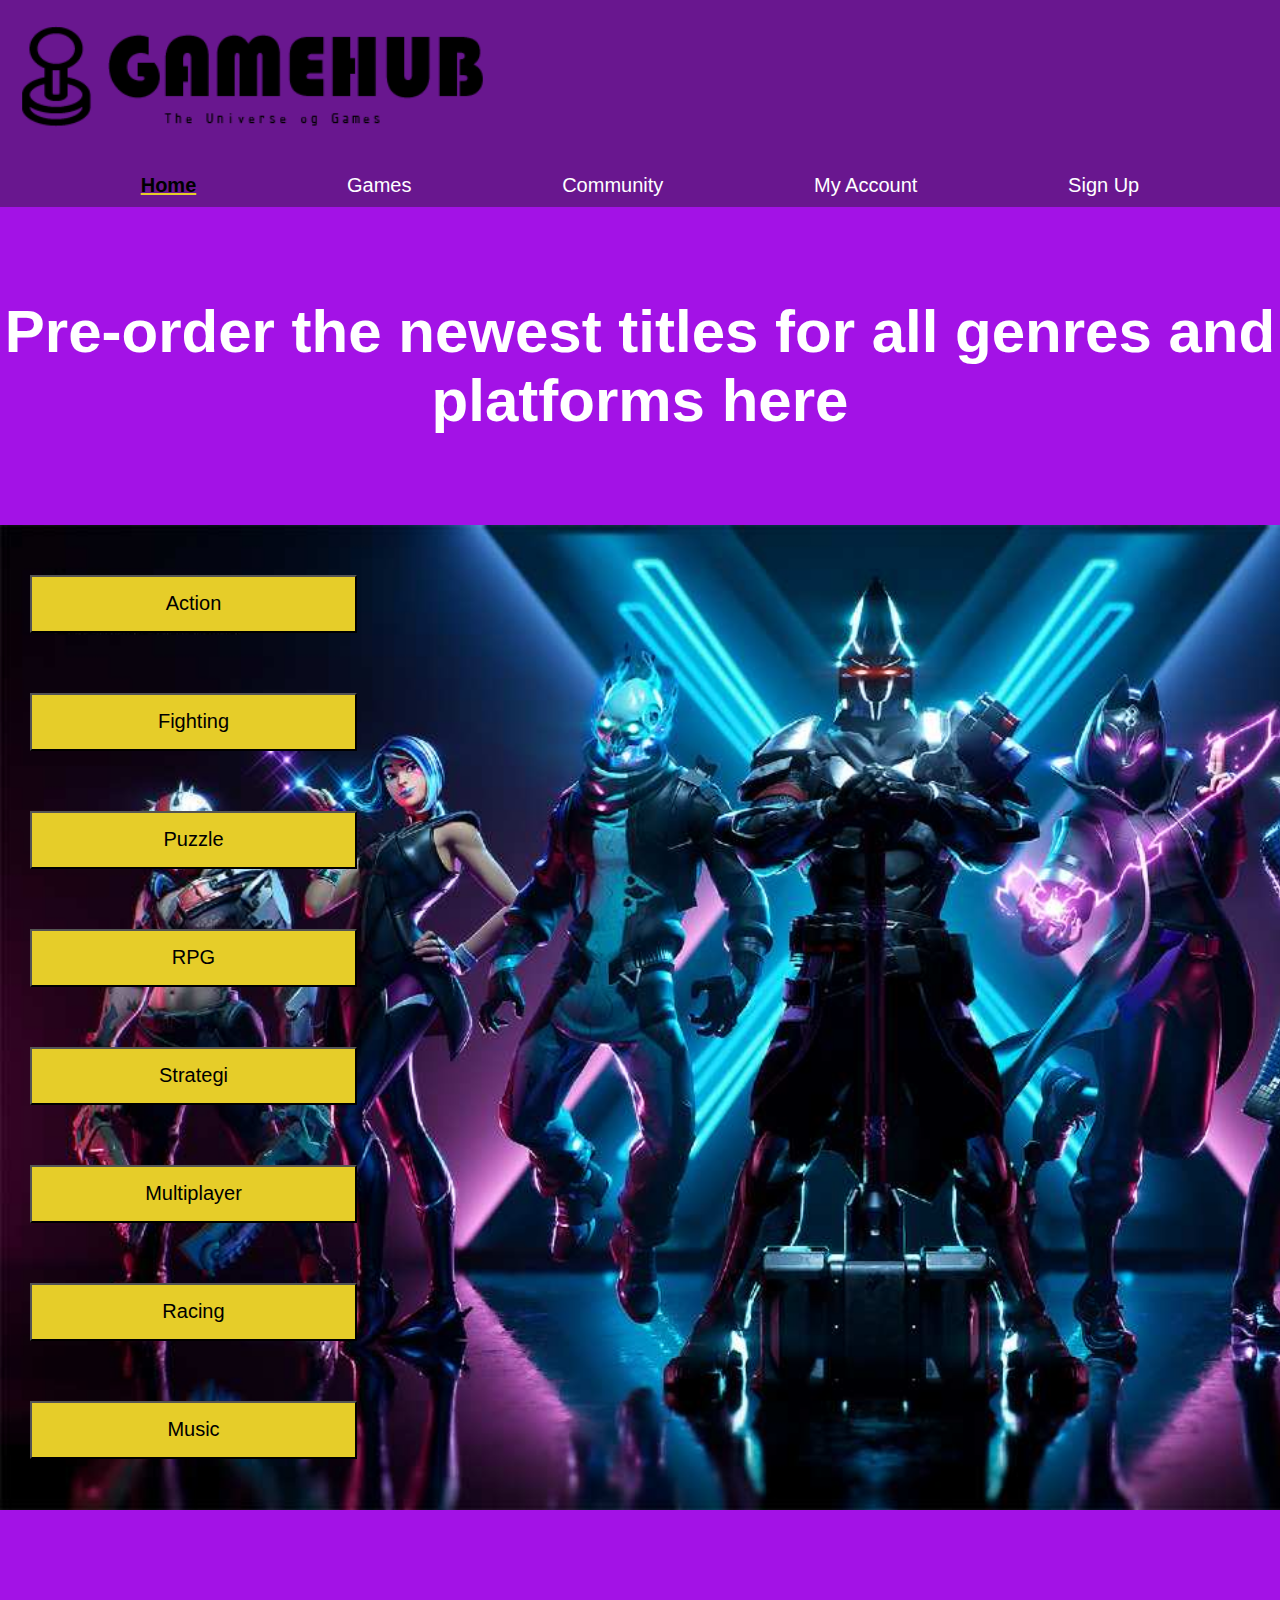
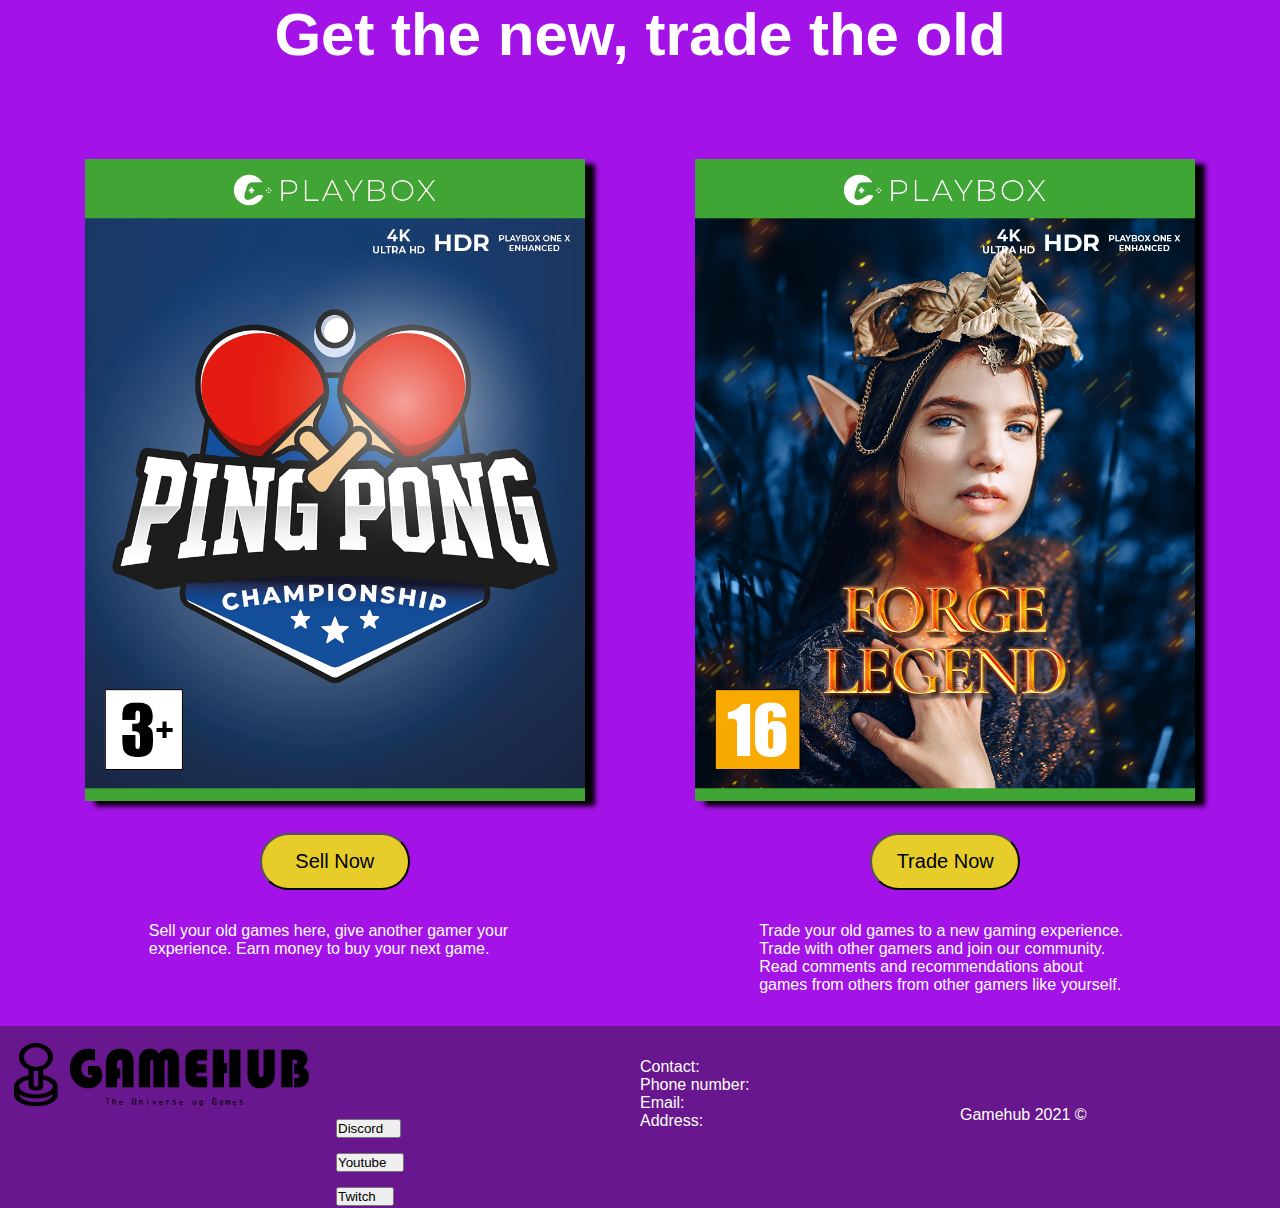
==== commit 3e546f8e: "new file and updates" ====
--- a/index.html
+++ b/index.html
@@ -5,9 +5,9 @@
     <meta http-equiv="X-UA-Compatible" content="IE=edge">
     <meta name="viewport" content="width=device-width, initial-scale=1.0">
     <meta name="description" content="Gamehub home page">
-    <link rel="stylesheet" href="css/style.css">
     <link rel="stylesheet" href="https://use.fontawesome.com/releases/v5.15.4/css/all.css" integrity="sha384-DyZ88mC6Up2uqS4h/KRgHuoeGwBcD4Ng9SiP4dIRy0EXTlnuz47vAwmeGwVChigm" crossorigin="anonymous">
-    <title>Gamehub|Home</title>
+    <link rel="stylesheet" href="css/style.css" />
+    <title>Gamehub | Home</title>
 </head>
 <body>
     <header>
--- a/css/style.css
+++ b/css/style.css
@@ -5,21 +5,22 @@
 }
 
 :root {
-    --primarycolor: #69188f;
+    --primarycolor: #69178f;
     --secondary: #a312e6;
     --yellow: #e6cd29;
+    --green: #34e629;
 }
 
 /*GLOBAL*/
 body {
     background-color: var(--secondary);
     font-family: Arial, Helvetica, sans-serif;
-    /* overflow-x: hidden; */
 }
 
 img {
     display: block;
     box-shadow: 10px 5px 5px black;
+    margin-bottom: 20px;
 }
 
 h2,
@@ -30,11 +31,6 @@
     margin: 10vh auto;
 }
 
-h3 {
-    font-size: 40px;
-    margin: 10px auto;
-}
-
 p {
     color: #fff;
 }
@@ -67,7 +63,7 @@
     font-size: 20px;
     border-radius: 30px;
     height: 57px;
-    width: 216px;
+    width: 150px;
 }
 
 .order-btn:hover {
@@ -135,7 +131,7 @@
 }
 
 .fa-check {
-    color: #34e629;
+    color: var(--green);
 }
 
 .fa-times {
@@ -148,7 +144,6 @@
 header {
     background: var(--primarycolor);
     width: 100%;
-
 }
 
 #hamburger-menu { 
@@ -156,6 +151,7 @@
 }
 
 .hamburger-label {
+    cursor: pointer;
     display: none;
 }
 
@@ -311,7 +307,7 @@
 }
 
 .checkout-btn {
-    background-color: #34e629;
+    background-color: var(--green);
     height: 30px;
     max-width: 150px;
     padding: 10px;
@@ -354,6 +350,7 @@
     display: flex;
     justify-content: space-between;
     flex-wrap: wrap;
+    margin-bottom: 100px;
 }
 .trade-games {
     display: flex;
@@ -443,6 +440,39 @@
     margin: 5vh auto;
 }
 
+/*CHECKOUT-PAGE*/
+.checkout-text {
+    text-align: center;
+}
+
+.checkout {
+    animation: neon 500ms infinite alternate;
+    color: #eee;
+}
+
+.checkout-picture {
+    max-width: 500px;
+    margin: 20px 20px;
+}
+
+.checkout-picture > img {
+    width: 100%;
+}
+
+.checkout-order {
+    display: flex;
+    justify-content: space-evenly;
+    margin: 100px auto;
+}
+
+.checkout-add-price {
+    display: flex;
+    text-align: right;
+    margin: auto 0;
+    font-size: 20px;
+    line-height: 1.8;
+}
+
 /*FOOTER*/
 footer {
     background-color: var(--primarycolor);
@@ -484,6 +514,29 @@
     margin-left: 1rem;
 }
 
+/*KEYFRAMES*/
+@keyframes neon {
+    
+    0%, 18%, 22%, 25%, 53%, 57%, 100% {
+        
+        text-shadow:
+        2px 5px 7px #e56717,
+        2px 5px 14px #e56717,
+        2px 5px 22px #e56717,
+        2px 5px 44px #e56717,
+        2px 5px 88px #c35817,
+        2px 5px 100px #c35817,
+        2px 5px 120px #c35817,
+        2px 5px 170px #c35817,
+        2px 5px 200px #000;
+    
+    }
+    
+    15%, 25%, 44%, 75%, 99% {        
+        text-shadow: none;
+    }    
+  }
+
 /*MEDIA*/
 @media only screen and (max-width: 600px) {
     /*NAVIGATION*/
@@ -647,9 +700,19 @@
         margin: 20px;
     }
 
+    /*CHECKOUT-PAGE*/
+    .checkout-order {
+        display: block;
+    }
+
+    .checkout-add-price {
+        justify-content: center;
+    }
+
     /*FOOTER*/
     footer {
         display: block;
+        text-align: center;
     }
 
     .main-navigation {
@@ -659,20 +722,4 @@
     .desktop-logo {
         text-align: center;
     }
-
-    .contact {
-        display: none;
-    }
-
-    .copy {
-        display: none;
-    }
-
-    .social {
-        display: none;
-    }
-
-    .social-btn {
-        display: none;
-    }
-}
+}
